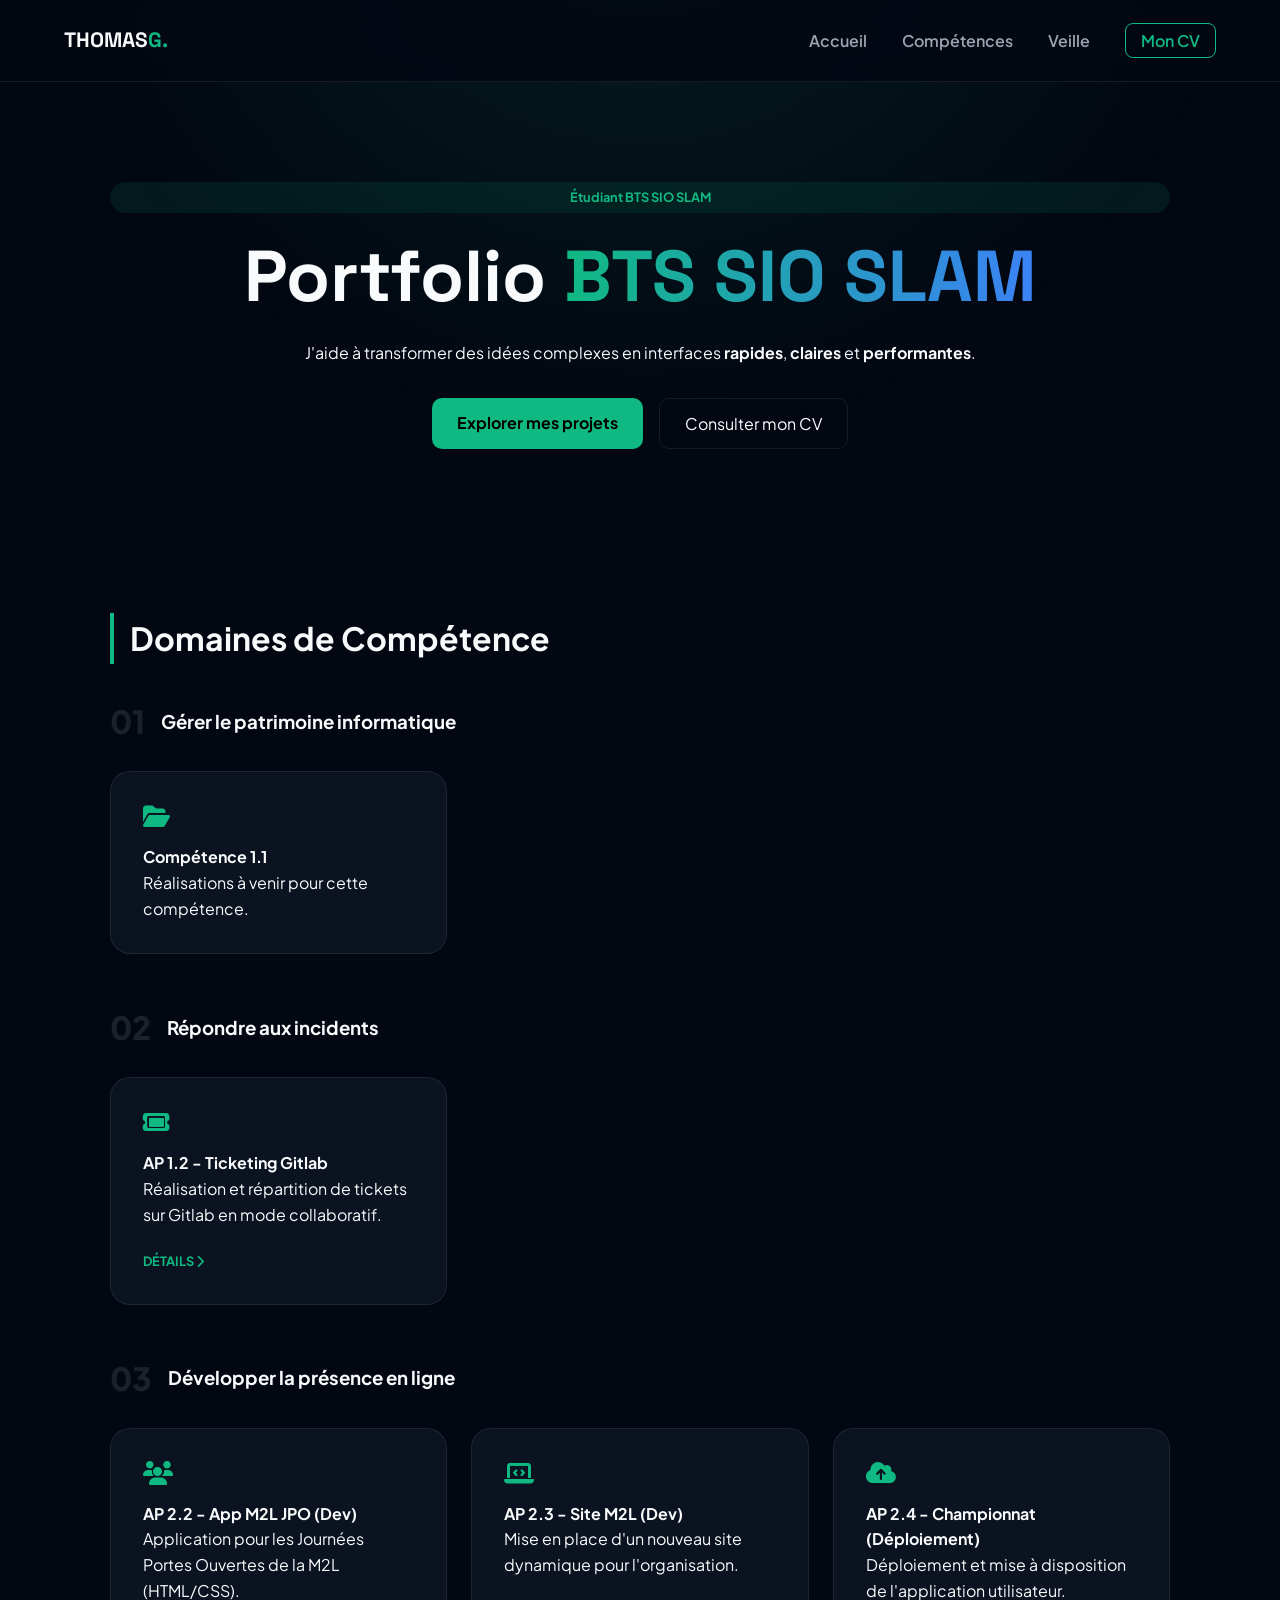
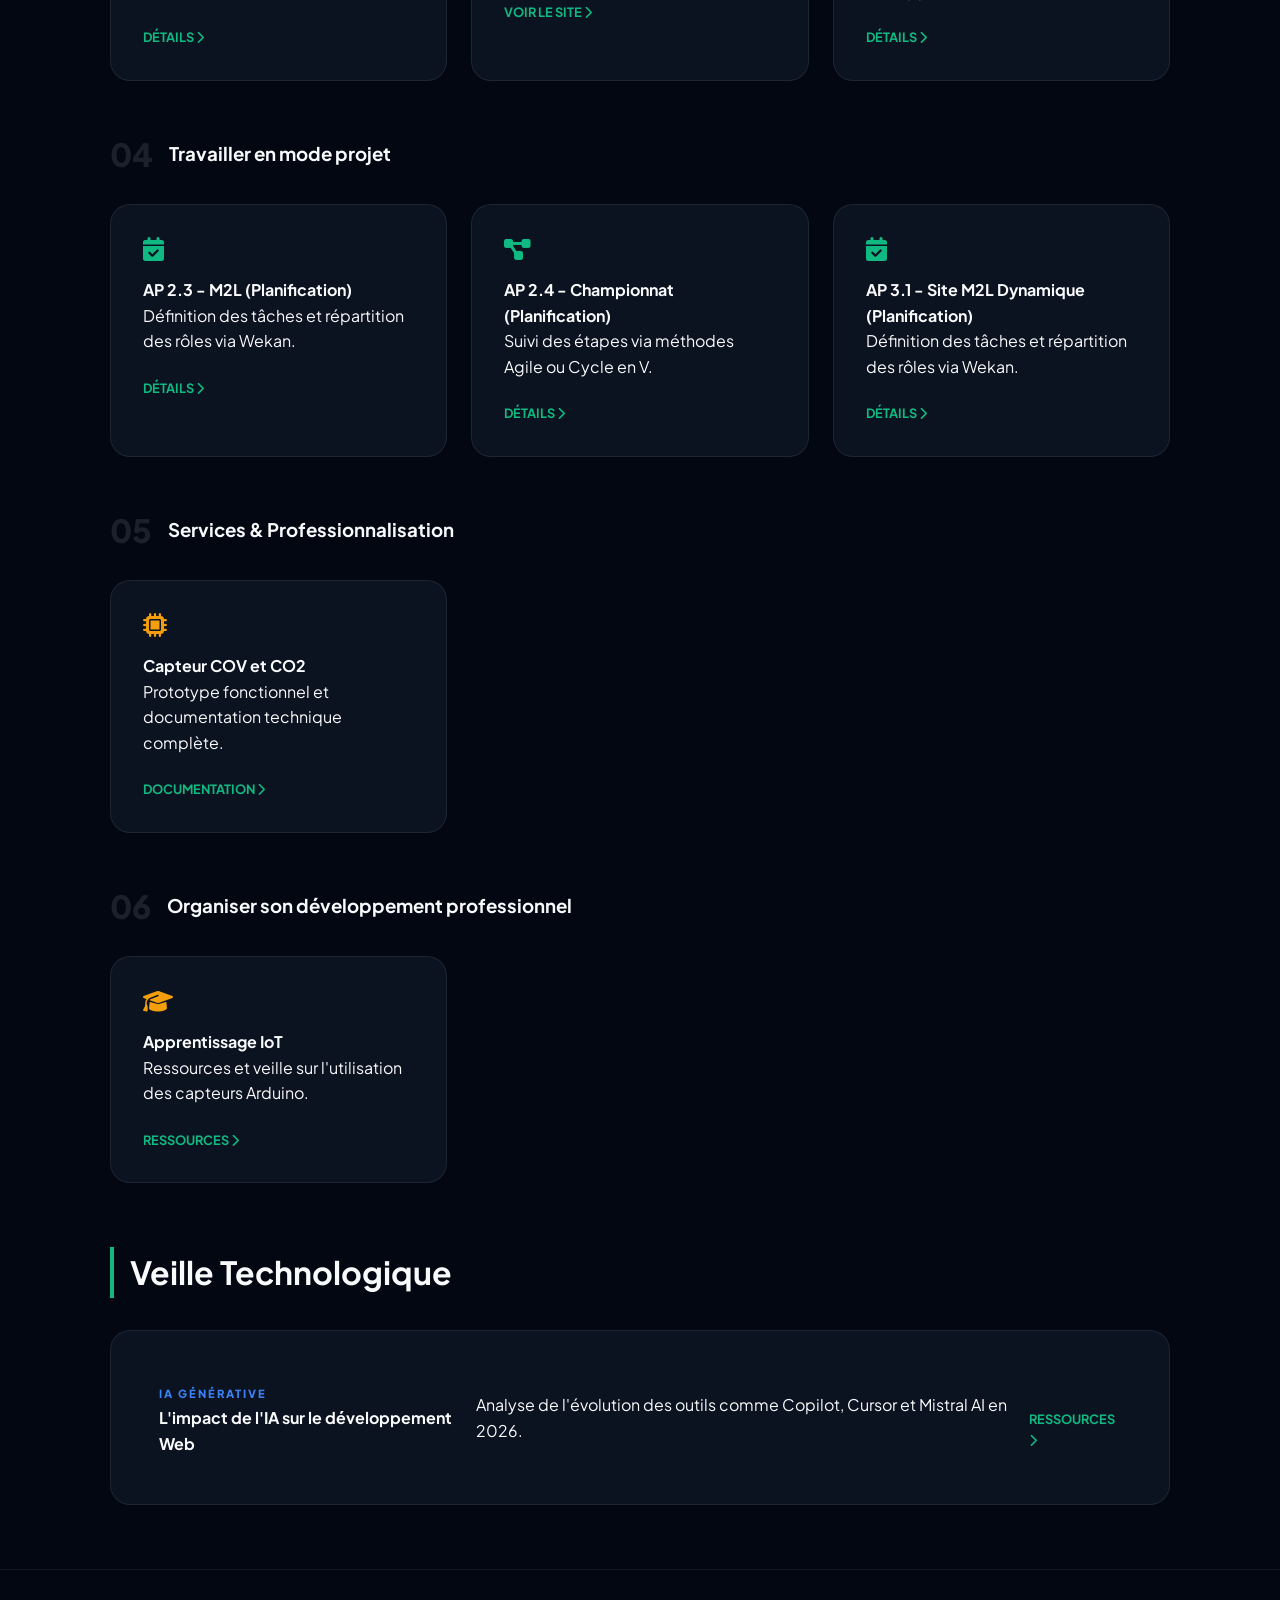
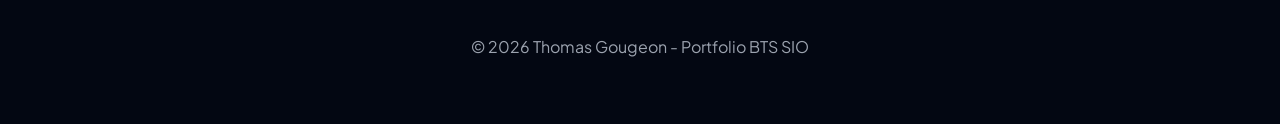
==== index.html @ fee8d75f "Add files via upload" ====
<!DOCTYPE html>
<html lang="fr">
<head>
    <meta charset="UTF-8">
    <meta name="viewport" content="width=device-width, initial-scale=1.0">
    <title>Thomas Gougeon - Portfolio BTS SIO</title>
    <link rel="icon" type="image/png" href="images/tempicon_bg.png">
    <link href="https://fonts.googleapis.com/css2?family=Plus+Jakarta+Sans:wght@400;600;800&family=Space+Grotesk:wght@500;700&display=swap" rel="stylesheet">
    <link rel="stylesheet" href="https://cdnjs.cloudflare.com/ajax/libs/font-awesome/6.4.0/css/all.min.css">
    <link href="https://unpkg.com/aos@2.3.1/dist/aos.css" rel="stylesheet">
    <link rel="stylesheet" href="styles.css">
</head>
<body>
    <div class="glow-bg"></div>

    <header class="header">
        <div class="brand">THOMAS<span>G.</span></div>
        <nav>
            <a href="#main">Accueil</a>
            <a href="#competences">Compétences</a>
            <a href="#veille">Veille</a>
            <a href="cv.html" class="nav-cv">Mon CV</a>
        </nav>
    </header>

    <div class="site-wrapper">
        <section id="main" class="hero" data-aos="fade-up">
            <div class="badge">Étudiant BTS SIO SLAM</div>
            <h1>Portfolio <span>BTS SIO SLAM</span></h1>
            <p>J'aide à transformer des idées complexes en interfaces <strong>rapides</strong>, <strong>claires</strong> et <strong>performantes</strong>.</p>
            <div class="cta-group">
                <a class="btn-primary" href="#competences">Explorer mes projets</a>
                <a class="btn-secondary" href="cv.html">Consulter mon CV</a>
            </div>
        </section>

        <section id="competences">
            <h2 class="section-title" data-aos="fade-right">Domaines de Compétence</h2>

            <div class="comp-category" data-aos="fade-up">
                <div class="comp-info"><span>01</span><h3>Gérer le patrimoine informatique</h3></div>
                <div class="grid">
                    <div class="card-glass">
                        <i class="fa-solid fa-folder-open icon-acc"></i>
                        <h4>Compétence 1.1</h4>
                        <p>Réalisations à venir pour cette compétence.</p>
                    </div>
                </div>
            </div>

            <div class="comp-category" data-aos="fade-up">
                <div class="comp-info"><span>02</span><h3>Répondre aux incidents</h3></div>
                <div class="grid">
                    <div class="card-glass" data-modal="ticketing">
                        <i class="fa-solid fa-ticket icon-acc"></i>
                        <h4>AP 1.2 - Ticketing Gitlab</h4>
                        <p>Réalisation et répartition de tickets sur Gitlab en mode collaboratif.</p>
                        <div class="card-footer">Détails <i class="fa-solid fa-chevron-right"></i></div>
                    </div>
                </div>
            </div>

            <div class="comp-category" data-aos="fade-up">
                <div class="comp-info"><span>03</span><h3>Développer la présence en ligne</h3></div>
                <div class="grid">
                    <div class="card-glass" data-modal="m2l-jpo-dev">
                        <i class="fa-solid fa-users icon-acc"></i>
                        <h4>AP 2.2 - App M2L JPO (Dev)</h4>
                        <p>Application pour les Journées Portes Ouvertes de la M2L (HTML/CSS).</p>
                        <div class="card-footer">Détails <i class="fa-solid fa-chevron-right"></i></div>
                    </div>
                    <div class="card-glass" data-modal="m2l-dev">
                        <i class="fa-solid fa-laptop-code icon-acc"></i>
                        <h4>AP 2.3 - Site M2L (Dev)</h4>
                        <p>Mise en place d'un nouveau site dynamique pour l'organisation.</p>
                        <div class="card-footer">Voir le site <i class="fa-solid fa-chevron-right"></i></div>
                    </div>
                    <div class="card-glass" data-modal="championnat-deploy">
                        <i class="fa-solid fa-cloud-arrow-up icon-acc"></i>
                        <h4>AP 2.4 - Championnat (Déploiement)</h4>
                        <p>Déploiement et mise à disposition de l'application utilisateur.</p>
                        <div class="card-footer">Détails <i class="fa-solid fa-chevron-right"></i></div>
                    </div>
                </div>
            </div>

            <div class="comp-category" data-aos="fade-up">
                <div class="comp-info"><span>04</span><h3>Travailler en mode projet</h3></div>
                <div class="grid">
                    <div class="card-glass" data-modal="m2l-plan">
                        <i class="fa-solid fa-calendar-check icon-acc"></i>
                        <h4>AP 2.3 - M2L (Planification)</h4>
                        <p>Définition des tâches et répartition des rôles via Wekan.</p>
                        <div class="card-footer">Détails <i class="fa-solid fa-chevron-right"></i></div>
                    </div>
                    <div class="card-glass" data-modal="championnat-plan">
                        <i class="fa-solid fa-diagram-project icon-acc"></i>
                        <h4>AP 2.4 - Championnat (Planification)</h4>
                        <p>Suivi des étapes via méthodes Agile ou Cycle en V.</p>
                        <div class="card-footer">Détails <i class="fa-solid fa-chevron-right"></i></div>
                    </div>
                    <div class="card-glass" data-modal="m2l-dyna-plan">
                        <i class="fa-solid fa-calendar-check icon-acc"></i>
                        <h4>AP 3.1 - Site M2L Dynamique (Planification)</h4>
                        <p>Définition des tâches et répartition des rôles via Wekan.</p>
                        <div class="card-footer">Détails <i class="fa-solid fa-chevron-right"></i></div>
                    </div>
                </div>
            </div>

            <div class="comp-category" data-aos="fade-up">
                <div class="comp-info"><span>05</span><h3>Services & Professionnalisation</h3></div>
                <div class="grid">
                    <div class="card-glass professional" data-modal="capteur">
                        <i class="fa-solid fa-microchip icon-acc-pro"></i>
                        <h4>Capteur COV et CO2</h4>
                        <p>Prototype fonctionnel et documentation technique complète.</p>
                        <div class="card-footer">Documentation <i class="fa-solid fa-chevron-right"></i></div>
                    </div>
                </div>
            </div>
        

            <div class="comp-category" data-aos="fade-up">
                <div class="comp-info"><span>06</span><h3>Organiser son développement professionnel</h3></div>
                <div class="grid">
                    <div class="card-glass professional" data-modal="capteur-learning">
                        <i class="fa-solid fa-graduation-cap icon-acc-pro"></i>
                        <h4>Apprentissage IoT</h4>
                        <p>Ressources et veille sur l'utilisation des capteurs Arduino.</p>
                        <div class="card-footer">Ressources <i class="fa-solid fa-chevron-right"></i></div>
                    </div>
                </div>
            </div>
        </section>

        <section id="veille" data-aos="fade-up">
            <h2 class="section-title">Veille Technologique</h2>
            <div class="card-glass veille-card" data-modal="veille-1">
                <div class="veille-header">
                    <span class="tag-ai">IA GÉNÉRATIVE</span>
                    <h4>L'impact de l'IA sur le développement Web</h4>
                </div>
                <p>Analyse de l'évolution des outils comme Copilot, Cursor et Mistral AI en 2026.</p>
                <div class="card-footer">Ressources <i class="fa-solid fa-chevron-right"></i></div>
            </div>
        </section>
    </div>

    <div id="modal" class="modal-overlay">
        <div id="modal-content-wrapper" class="modal-content">
            <button class="modal-close" onclick="closeModal()">✕</button>
            <div class="modal-image-container">
                <img id="modal-image" class="modal-image" src="" alt="">
                <button class="modal-nav-btn prev" onclick="previousImage()">‹</button>
                <button class="modal-nav-btn next" onclick="nextImage()">›</button>
            </div>
            <div class="image-counter" id="image-counter"></div>
            <h3 id="modal-title" class="modal-title"></h3>
            <div id="modal-description" class="modal-description"></div>
            <div id="modal-links" class="modal-links"></div>
        </div>
    </div>

    <footer class="footer">© 2026 Thomas Gougeon - Portfolio BTS SIO</footer>

    <script src="https://unpkg.com/aos@2.3.1/dist/aos.js"></script>
    <script>
        AOS.init({ duration: 800, once: true });

        // DONNÉES COMPLÈTES DES MODALES
        const modalData = {
            'ticketing': {
                images: ['images/ticketing.png'],
                title: 'AP 1.2 - Ticketing',
                description: 'Réalisation et répartition de tickets sur Gitlab, démontrant l\'aptitude à gérer des incidents et à organiser le travail en équipe via un outil de gestion de projet.',
                links: [{ text: 'Voir les tickets Gitlab', url: 'https://gitlab.com/groupe-8505148/equipe-8/-/issues' }],
                isProfessional: false
            },
            'm2l-jpo-dev': {
                images: ['images/ap2-2_enreg-membres-interfac.png', 'images/ap2-2_inscrip-membres-interfac.png', 'images/ap2-2_enreg-membres-code.png'],
                title: 'AP 2.2 - Application M2L - JPO',
                description: 'Mise en place d\'un site M2L (HTML/CSS) pour la gestion des membres lors des JPO.',
                links: [],
                isProfessional: false
            },
            'm2l-dev': {
                images: ['images/AP-2.3-site_preview.png'],
                title: 'AP 2.3 - M2L (Développement)',
                description: 'Création d\'un portail dynamique pour la Maison des Ligues.',
                links: [{ text: 'Voir le site M2L', url: 'sites/ap2.3-groupe-7-main/index.html' }],
                isProfessional: false
            },
            'championnat-deploy': {
                images: ['images/tp2-4_affichage_equipe.png', 'images/tp2-4_gestion_equipe.png', 'images/tp2-4_affichage_club.png'],
                title: 'AP 2.4 - Championnat (Déploiement)',
                description: 'Déploiement complet de l\'application de gestion de championnats sportifs.',
                links: [],
                isProfessional: false
            },
            'm2l-plan': {
                images: ['images/m2l-plan.png'],
                title: 'AP 2.3 - M2L (Planification)',
                description: 'Planification et organisation du projet M2L, incluant la définition des tâches, l\'estimation des délais et la répartition des rôles au sein de l\'équipe.',
                links: [{ text: 'Voir la planification', url: 'https://wekan.lyceeconnecte.fr/b/iq67ak347qbfjPwuM/groupe-7-ap-2-3' }],
                isProfessional: false
            },
            'championnat-plan': {
                images: ['images/championnat-plan.png'],
                title: 'AP 2.4 - Championnat (Planification)',
                description: 'Planification et organisation du projet Championnat, avec le suivi des étapes de développement et de déploiement (utilisation potentielle de méthodes Agile ou de cycle en V).',
                links: [{ text: 'Voir la planification', url: 'https://wekan.lyceeconnecte.fr/b/oh359u89ag62qWCaJ/groupe-11-ap-2-4' }],
                isProfessional: false
            },
            'm2l-dyna-plan': {
                images: ['images/m2l-dyna-plan.png'],
                title: 'AP 3.1 - Site M2L Dynamique (Planification)',
                description: 'Planification et organisation du projet de site dynamique pour la M2L, incluant la définition des tâches, l\'estimation des délais et la répartition des rôles au sein de l\'équipe.',
                links: [{ text: 'Voir la planification', url: 'https://trello.com/b/Wk8lylU0/m2l7' }],
                isProfessional: false
            },
            'capteur': {
                images: ['images/capteur1.jpg', 'images/capteur2.jpg', 'images/capteur3.png'],
                title: 'Capteur de COV et CO2',
                description: `
                    <ul>
                        <li> Tests d'affichage des valeurs sur LCD et moniteur série.</li>
                        <li> Mise en place d'un prototype fonctionnel de capteur CO2/COV utilisable par d'autres.</li>
                        <li> Création d'une documentation expliquant câblage + code.</li>
                    </ul>
                `,
                links: [{ text: 'Documentation', url: 'https://projets.cohabit.fr/redmine/projects/capteur-cov/wiki/Wiki' }],
                isProfessional: true
            },
            'capteur-learning': {
                images: [],
                title: 'Capteur COV et CO2 - Apprentissage',
                description: 'Ressources consultées pour l\'apprentissage de l\'utilisation des capteurs et de la programmation associée (Arduino/Microcontrôleur).',
                links: [
                    { text: 'Capteur d\'Air', url: 'https://projets.cohabit.fr/redmine/attachments/download/15344/Connectique%20capteur%20CCS%20811.pdf' },
                    { text: 'Ecran LCD', url: 'https://www.robotique.tech/tutoriel/afficher-un-texte-sur-lafficheur-i2c-lcd-1602a-avec-arduino/' },
                    { text: 'Module qualité air', url: 'https://cricklewoodelectronics.com/CJMCU-811CO2-VOC-Air-quality-Module-with-CCS811-for-Arduino-and-other-microcontroller-projects.html' }
                ],
                isProfessional: true
            },
            'veille-1': {
                images: ['images/veille.jpg'],
                title: "L'assistance à la programmation par l'IA",
                description: `
					<p><strong>Contexte 2025-2026 :</strong> Le développement logiciel vit sa plus grande mutation depuis l'invention des langages de haut niveau. On passe de l'autocomplétion simple à l'ingénierie logicielle dirigée par les agents.</p>
        
					<br><strong>1. Évolution des outils majeurs :</strong>
					<ul>
						<li><strong>GitHub Copilot Workspace :</strong> Lancé fin 2025, il permet de générer un plan de développement complet à partir d'une "Issue". L'IA ne suggère plus une ligne, mais propose une Pull Request sur plusieurs fichiers.</li>
						<li><strong>Cursor & Windsurf :</strong> Ces éditeurs "AI-native" dominent le marché en 2026 grâce au <em>Context-Awareness</em> (indexation locale de tout le projet via des bases de données vectorielles).</li>
					</ul>

					<br><strong>2. La révolution des Agents (Claude 4 & Gemini 3) :</strong>
					<ul>
						<li><strong>Action autonome :</strong> Avec des capacités comme le "Computer Use", l'IA peut désormais exécuter des tests unitaires, lire les erreurs dans la console et corriger le code elle-même jusqu'à ce que le test passe.</li>
						<li><strong>Fenêtres de contexte massives :</strong> Gemini 3 Pro permet d'analyser l'intégralité d'un monorepo (1M+ tokens), facilitant la maintenance de projets historiques (Legacy).</li>
					</ul>
					
					<br><strong>3. Cybersécurité et Code Généré :</strong>
					<ul>
						<li><strong>Vulnérabilités :</strong> Environ 40% du code généré par IA peut contenir des failles (injections SQL, mauvaises gestions de mémoire).</li>
						<li><strong>Solutions DevSecOps :</strong> L'intégration d'outils comme <em>Snyk</em> ou <em>SonarQube</em> directement dans le cycle de développement (CI/CD) devient indispensable pour auditer les suggestions de l'IA.</li>
					</ul>

					<br><strong>4. Enjeux pour le développeur SIO :</strong>
					<ul>
						<li><strong>Sécurité :</strong> Risque d'injection de vulnérabilités par l'IA. L'utilisation d'outils d'analyse statique (SAST) comme Snyk ou Sonar devient obligatoire.</li>
						<li><strong>Évolution du rôle :</strong> Le développeur n'est plus un "exécutant" de syntaxe mais un "architecte" et un "auditeur". La compétence clé devient la capacité à rédiger des prompts techniques complexes et à valider la logique algorithmique produite.</li>
					</ul>
					
					<br><strong>5. Souveraineté et IA "Made in France" :</strong>
					<ul>
						<li><strong>Alternative Européenne :</strong> L'utilisation de modèles comme <em>Mistral AI</em> (français) permet de garantir une meilleure confidentialité des données et une conformité RGPD, un point clé pour les entreprises françaises.</li>
					</ul>
				`,
                links: [
                    { text: "Documentation GitHub Copilot", url: "https://docs.github.com/en/copilot" },
					{ text: "OVHcloud : Solutions d'IA souveraine", url: "https://www.ovhcloud.com/fr/solutions/uc-artificial-intelligence/" },
					{ text: "Google: Gemini AI", url: "https://gemini.google/be/about/?hl=fr" },
					{ text: "Snyk : Sécuriser le code généré par l'IA", url: "https://snyk.io/fr/solutions/secure-ai-generated-code/" },
					{ text: "Mistral AI : L'alternative française", url: "https://mistral.ai/fr/news/announcing-codestral/" }
                ],
                isProfessional: true
            },
        };

        let currentModalId = null;
        let currentImageIndex = 0;

        document.querySelectorAll('.card-glass[data-modal]').forEach(card => {
            card.addEventListener('click', () => openModal(card.getAttribute('data-modal')));
        });

        function openModal(modalId) {
            const data = modalData[modalId];
            if (!data) return;
            currentModalId = modalId;
            currentImageIndex = 0;
            const modal = document.getElementById('modal');
            const modalContent = document.getElementById('modal-content-wrapper');
            document.getElementById('modal-title').textContent = data.title;
            document.getElementById('modal-description').innerHTML = data.description;
            
            if (data.isProfessional) modalContent.classList.add('professionel');
            else modalContent.classList.remove('professionel');

            const linksContainer = document.getElementById('modal-links');
            linksContainer.innerHTML = '';
            data.links.forEach(link => {
                const a = document.createElement('a');
                a.href = link.url;
                a.textContent = link.text;
                a.className = 'btn-primary'; // Style bouton
                a.style.fontSize = '0.8rem';
                a.target = '_blank';
                linksContainer.appendChild(a);
            });

            updateModalImage();
            modal.classList.add('active');
            document.body.style.overflow = 'hidden';
        }

        function updateModalImage() {
            const data = modalData[currentModalId];
            const modalImg = document.getElementById('modal-image');
            const container = document.querySelector('.modal-image-container');
            const counter = document.getElementById('image-counter');
            const navs = document.querySelectorAll('.modal-nav-btn');

            if (data.images && data.images.length > 0) {
                container.style.display = 'flex';
                modalImg.src = data.images[currentImageIndex];
        
                if (data.images.length > 1) {
                    counter.textContent = `${currentImageIndex + 1} / ${data.images.length}`;
                    counter.style.display = 'block';
                    navs.forEach(btn => btn.style.display = 'flex');
                } else {
                    counter.style.display = 'none';
                    navs.forEach(btn => btn.style.display = 'none');
                }
            } else {
                container.style.display = 'none'; // Cache tout le bloc si pas d'image
            }
        }

        function previousImage() { if (currentImageIndex > 0) { currentImageIndex--; updateModalImage(); } }
        function nextImage() { if (currentImageIndex < modalData[currentModalId].images.length - 1) { currentImageIndex++; updateModalImage(); } }
        function closeModal() { 
            document.getElementById('modal').classList.remove('active'); 
            document.body.style.overflow = ''; // Réactive le scroll de la page
        }

        // Fermer en cliquant à côté de la modale
        window.onclick = (event) => { 
            const modal = document.getElementById('modal');
            if (event.target == modal) {
                closeModal();
            } 
        }

        window.onclick = (event) => { if (event.target == document.getElementById('modal')) closeModal(); }
    </script>
</body>
</html>
---- styles.css ----
:root {
    --bg: #030712;
    --card: rgba(17, 24, 39, 0.7);
    --accent: #10b981;
    --accent-pro: #f59e0b;
    --text: #f9fafb;
    --text-dim: #9ca3af;
    --border: rgba(255, 255, 255, 0.08);
}

* { box-sizing: border-box; margin: 0; padding: 0; }
body {
    background-color: var(--bg);
    color: var(--text);
    font-family: 'Plus Jakarta Sans', sans-serif;
    line-height: 1.6;
    overflow-x: hidden;
}

.glow-bg {
    position: fixed; top: 0; width: 100%; height: 100%;
    background: radial-gradient(circle at 50% -20%, rgba(16, 185, 129, 0.15), transparent 50%);
    z-index: -1;
}

.header {
    display: flex; justify-content: space-between; align-items: center;
    padding: 1.5rem 5%; position: sticky; top: 0; z-index: 100;
    background: rgba(3, 7, 18, 0.8); backdrop-filter: blur(12px);
    border-bottom: 1px solid var(--border);
}

.brand { 
    font-family: 'Space Grotesk', sans-serif; 
    font-weight: 700; 
    font-size: 1.3rem; 
}

.brand span { 
    color: var(--accent);
}

nav a { 
    text-decoration: none; 
    color: var(--text-dim); margin-left: 2rem; 
    font-weight: 600; 
    transition: 0.3s; 
}

nav a:hover { color: var(--accent); }
.nav-cv { border: 1px solid var(--accent); padding: 6px 15px; border-radius: 8px; color: var(--accent); }

.site-wrapper { max-width: 1100px; margin: 0 auto; padding: 0 20px; }

.hero { padding: 100px 0; text-align: center; }
.hero h1 { font-family: 'Space Grotesk', sans-serif; font-size: clamp(2.5rem, 8vw, 4.5rem); line-height: 1.1; margin: 1.5rem 0; }
.hero h1 span { background: linear-gradient(90deg, #10b981, #3b82f6); -webkit-background-clip: text; -webkit-text-fill-color: transparent; }
.badge { background: rgba(16, 185, 129, 0.1); color: var(--accent); padding: 5px 15px; border-radius: 20px; font-size: 0.8rem; font-weight: 700; }

.cta-group { display: flex; gap: 1rem; justify-content: center; margin-top: 2rem; }
.btn-primary { background: var(--accent); color: #000; padding: 12px 25px; border-radius: 10px; text-decoration: none; font-weight: 700; }
.btn-secondary { border: 1px solid var(--border); color: #fff; padding: 12px 25px; border-radius: 10px; text-decoration: none; }

.section-title { font-size: 2rem; margin: 4rem 0 2rem; border-left: 4px solid var(--accent); padding-left: 1rem; }
.comp-category { margin-bottom: 3rem; }
.comp-info { display: flex; align-items: center; gap: 1rem; margin-bottom: 1.5rem; }
.comp-info span { font-size: 2rem; font-weight: 800; opacity: 0.1; }

.grid { display: grid; grid-template-columns: repeat(auto-fill, minmax(300px, 1fr)); gap: 1.5rem; }

.card-glass {
    background: var(--card); border: 1px solid var(--border); padding: 2rem; border-radius: 20px;
    cursor: pointer; transition: 0.3s ease; position: relative;
}
.card-glass:hover { transform: translateY(-5px); border-color: var(--accent); background: rgba(17, 24, 39, 0.9); }
.icon-acc { font-size: 1.5rem; color: var(--accent); margin-bottom: 1rem; display: block; }
.card-footer { margin-top: 1.5rem; font-size: 0.8rem; color: var(--accent); font-weight: 700; text-transform: uppercase; }

.card-glass.professional:hover { border-color: var(--accent-pro); }
.icon-acc-pro { font-size: 1.5rem; color: var(--accent-pro); margin-bottom: 1rem; display: block; }

.veille-card { display: flex; justify-content: space-between; align-items: center; padding: 3rem; }
.tag-ai { color: #3b82f6; font-weight: 800; font-size: 0.7rem; letter-spacing: 2px; }

/* --- Correction de la Modale et des Images --- */

.modal-overlay { 
    display: none; /* Caché par défaut */
    position: fixed; 
    inset: 0; 
    background: rgba(0, 0, 0, 0.85); 
    z-index: 2000; 
    align-items: center; 
    justify-content: center; 
    padding: 20px;
    backdrop-filter: blur(5px);
}

.modal-overlay.active { 
    display: flex; /* S'affiche quand on clique */
}

.modal-content { 
    background: #0f172a; 
    width: 95%; 
    max-width: 800px; 
    padding: 2rem; 
    border-radius: 20px; 
    border: 1px solid var(--border); 
    position: relative; 
    max-height: 90vh; 
    display: flex;
    flex-direction: column;
    overflow-y: auto; /* Permet le scroll si le contenu est trop grand */
}

.modal-image-container {
    position: relative;
    width: 100%;
    background: #000;
    border-radius: 12px;
    margin-bottom: 1.5rem;
    display: flex;
    align-items: center;
    justify-content: center;
    min-height: 200px; /* Évite que ça saute au chargement */
    max-height: 50vh; 
    overflow: hidden;
    flex-shrink: 0; /* Empêche l'image de s'écraser */
}

.modal-image {
    max-width: 100%;
    max-height: 50vh; 
    object-fit: contain; 
    display: block;
}

.modal-close {
    position: absolute;
    top: 1rem;
    right: 1rem;
    background: rgba(255,255,255,0.1);
    border: none;
    color: white;
    width: 35px;
    height: 35px;
    border-radius: 50%;
    cursor: pointer;
    z-index: 100;
    display: flex;
    align-items: center;
    justify-content: center;
}

.modal-title {
    font-family: 'Space Grotesk', sans-serif;
    font-size: 1.5rem;
    margin-bottom: 1rem;
    color: var(--accent);
}

.modal-description {
    color: var(--text-dim);
    margin-bottom: 1.5rem;
    line-height: 1.5;
}

.modal-links {
    display: flex;
    gap: 10px;
    flex-wrap: wrap;
    margin-top: auto;
}

/* Flèches de navigation */
.modal-nav-btn {
    position: absolute;
    top: 50%;
    transform: translateY(-50%);
    background: rgba(0, 0, 0, 0.6);
    border: 1px solid rgba(255,255,255,0.2);
    color: white;
    width: 40px;
    height: 40px;
    cursor: pointer;
    border-radius: 50%;
    z-index: 10;
    display: flex;
    align-items: center;
    justify-content: center;
    transition: 0.3s;
}

.modal-nav-btn:hover { background: var(--accent); color: black; }
.modal-nav-btn.prev { left: 10px; }
.modal-nav-btn.next { right: 10px; }

.footer { padding: 4rem 0; text-align: center; color: var(--text-dim); border-top: 1px solid var(--border); margin-top: 4rem; }
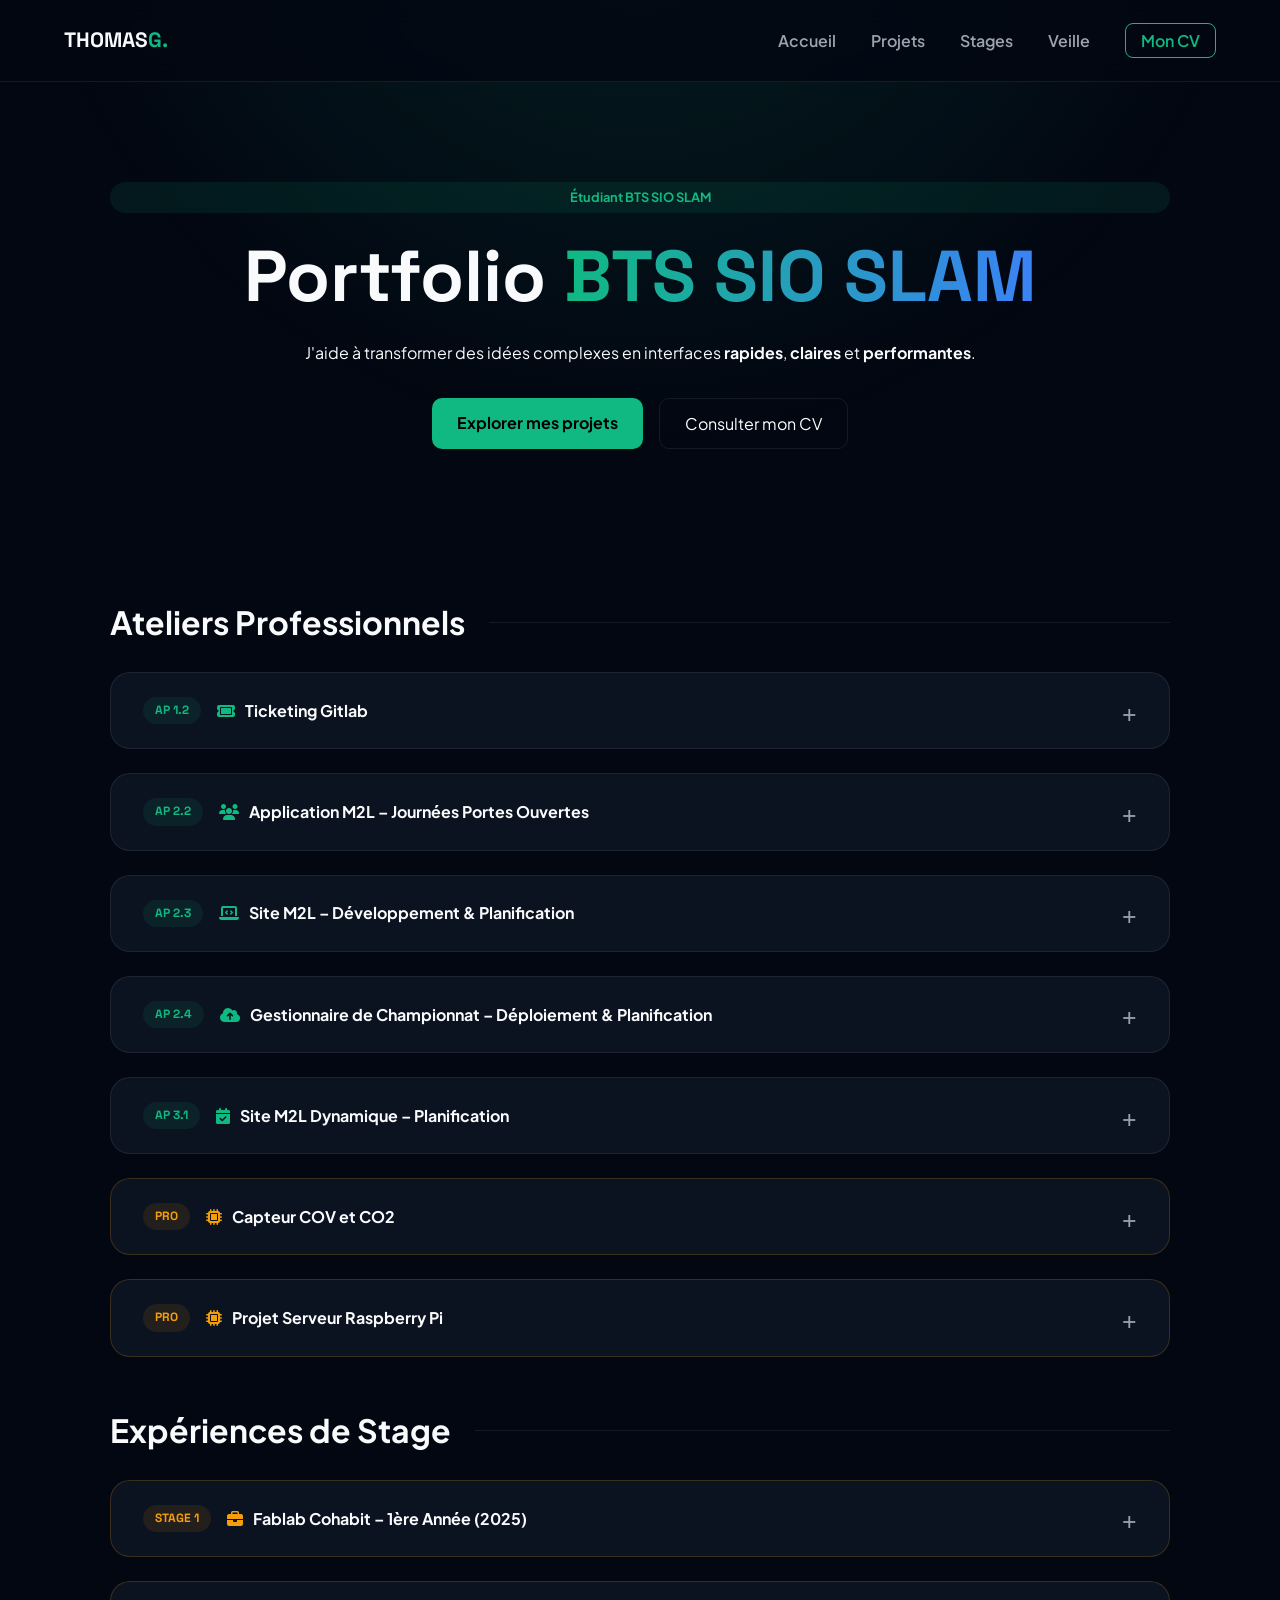
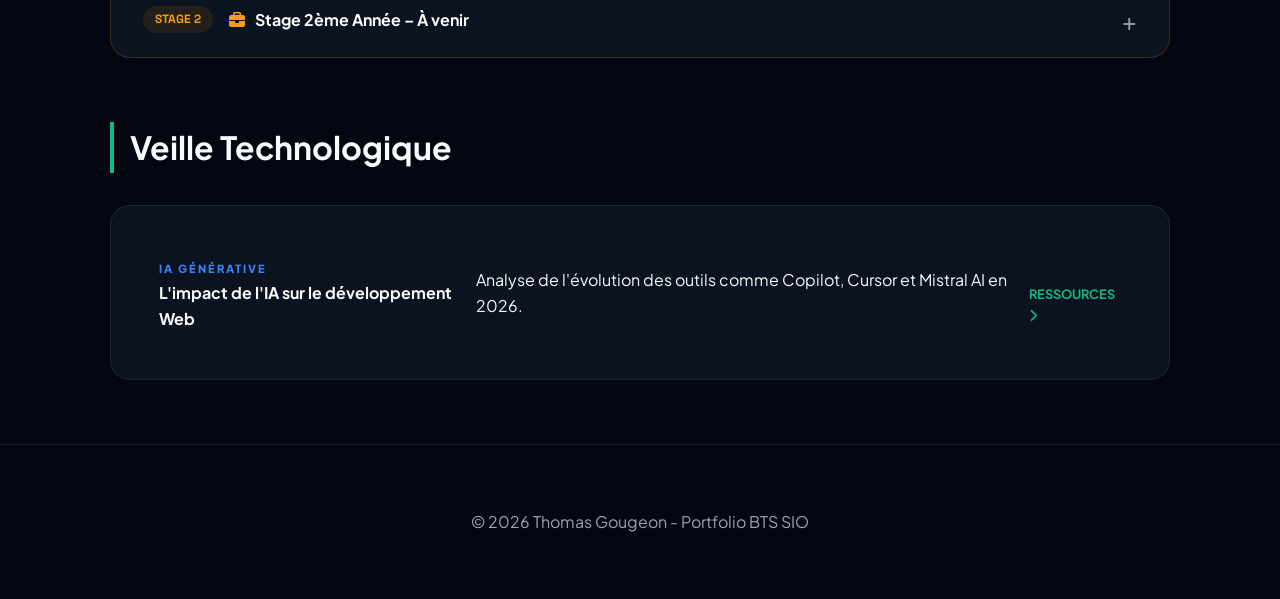
==== commit 7788aa22: "Add files via upload" ====
--- a/index.html
+++ b/index.html
@@ -9,21 +9,215 @@
     <link rel="stylesheet" href="https://cdnjs.cloudflare.com/ajax/libs/font-awesome/6.4.0/css/all.min.css">
     <link href="https://unpkg.com/aos@2.3.1/dist/aos.css" rel="stylesheet">
     <link rel="stylesheet" href="styles.css">
+
+    <style>
+        /* Styles pour les AP accordion */
+        .ap-accordion {
+            border: 1px solid var(--border);
+            border-radius: 20px;
+            background: var(--card);
+            margin-bottom: 1.5rem;
+            overflow: hidden;
+            transition: border-color 0.3s;
+        }
+        .ap-accordion:hover {
+            border-color: var(--accent);
+        }
+        .ap-accordion.professional {
+            border-color: rgba(245, 158, 11, 0.2);
+        }
+        .ap-accordion.professional:hover {
+            border-color: var(--accent-pro);
+        }
+
+        .ap-header {
+            display: flex;
+            justify-content: space-between;
+            align-items: center;
+            padding: 1.5rem 2rem;
+            cursor: pointer;
+            user-select: none;
+        }
+        .ap-header-left {
+            display: flex;
+            align-items: center;
+            gap: 1rem;
+        }
+        .ap-number {
+            font-family: 'Space Grotesk', sans-serif;
+            font-weight: 700;
+            font-size: 0.75rem;
+            padding: 4px 12px;
+            border-radius: 20px;
+            background: rgba(16, 185, 129, 0.1);
+            color: var(--accent);
+            white-space: nowrap;
+        }
+        .ap-number.stage-badge {
+            background: rgba(245, 158, 11, 0.1);
+            color: var(--accent-pro);
+        }
+        .ap-header h4 {
+            font-size: 1rem;
+            font-weight: 700;
+            margin: 0;
+        }
+        .ap-toggle {
+            font-size: 1.5rem;
+            color: var(--text-dim);
+            transition: transform 0.3s;
+            line-height: 1;
+        }
+        .ap-accordion.open .ap-toggle {
+            transform: rotate(45deg);
+            color: var(--accent);
+        }
+        .ap-accordion.professional.open .ap-toggle {
+            color: var(--accent-pro);
+        }
+
+        .ap-body {
+            max-height: 0;
+            overflow: hidden;
+            transition: max-height 0.5s ease;
+        }
+        .ap-accordion.open .ap-body {
+            max-height: 9999px;
+        }
+        .ap-body-inner {
+            padding: 0 2rem 2rem;
+            border-top: 1px solid var(--border);
+        }
+
+        /* Boîte résumé */
+        .resume-box {
+            background: rgba(255,255,255,0.03);
+            border: 1px solid var(--border);
+            border-radius: 12px;
+            padding: 1.25rem 1.5rem;
+            margin: 1.5rem 0 1.25rem;
+            color: var(--text-dim);
+            font-size: 0.9rem;
+            line-height: 1.7;
+        }
+        .resume-box p { margin-bottom: 0.5rem; }
+        .resume-box ul { padding-left: 1.25rem; }
+        .resume-box li { margin-bottom: 0.3rem; }
+
+        /* Bloc compétence */
+        .comp-block {
+            margin-top: 1.5rem;
+        }
+        .comp-label {
+            font-size: 0.75rem;
+            font-weight: 700;
+            text-transform: uppercase;
+            letter-spacing: 1px;
+            color: var(--accent);
+            border-left: 3px solid var(--accent);
+            padding-left: 0.75rem;
+            margin-bottom: 1rem;
+        }
+        .ap-accordion.professional .comp-label {
+            color: var(--accent-pro);
+            border-color: var(--accent-pro);
+        }
+        .comp-desc-text {
+            color: var(--text-dim);
+            font-size: 0.85rem;
+            margin-bottom: 0.75rem;
+        }
+
+        /* Liens GitLab */
+        .btn-git {
+            display: inline-flex;
+            align-items: center;
+            gap: 0.5rem;
+            background: rgba(16, 185, 129, 0.1);
+            color: var(--accent);
+            padding: 8px 16px;
+            border-radius: 8px;
+            text-decoration: none;
+            font-size: 0.8rem;
+            font-weight: 700;
+            margin-bottom: 0.5rem;
+            transition: 0.3s;
+        }
+        .btn-git:hover { background: rgba(16, 185, 129, 0.2); }
+
+        /* Grille de preuves (miniatures cliquables) */
+        .proof-grid {
+            display: grid;
+            grid-template-columns: repeat(auto-fill, minmax(200px, 1fr));
+            gap: 1rem;
+        }
+        .proof-card {
+            background: rgba(255,255,255,0.03);
+            border: 1px solid var(--border);
+            border-radius: 12px;
+            overflow: hidden;
+            cursor: pointer;
+            transition: 0.3s;
+        }
+        .proof-card:hover { border-color: var(--accent); transform: translateY(-3px); }
+        .ap-accordion.professional .proof-card:hover { border-color: var(--accent-pro); }
+        .proof-card img {
+            width: 100%;
+            height: 120px;
+            object-fit: cover;
+            display: block;
+        }
+        .proof-caption {
+            padding: 0.6rem 0.75rem;
+            font-size: 0.75rem;
+            color: var(--text-dim);
+            line-height: 1.4;
+        }
+        .proof-caption strong {
+            display: block;
+            color: var(--text);
+            margin-bottom: 2px;
+        }
+
+        /* Séparateur de section */
+        .section-header {
+            display: flex;
+            align-items: center;
+            gap: 1.5rem;
+            margin: 3rem 0 1.5rem;
+        }
+        .section-header h2 {
+            font-size: 2rem;
+            border-left: 4px solid var(--accent);
+            padding-left: 1rem;
+            white-space: nowrap;
+        }
+        .section-line {
+            flex: 1;
+            height: 1px;
+            background: var(--border);
+        }
+    </style>
 </head>
 <body>
     <div class="glow-bg"></div>
 
     <header class="header">
-        <div class="brand">THOMAS<span>G.</span></div>
+        <div class="brand">
+            <a href="index.html" style="text-decoration: none; color: inherit;">THOMAS<span>G.</span></a>
+        </div>
         <nav>
             <a href="#main">Accueil</a>
-            <a href="#competences">Compétences</a>
+            <a href="#competences">Projets</a>
+            <a href="#stages">Stages</a>
             <a href="#veille">Veille</a>
             <a href="cv.html" class="nav-cv">Mon CV</a>
         </nav>
     </header>
 
     <div class="site-wrapper">
+
+        <!-- HERO -->
         <section id="main" class="hero" data-aos="fade-up">
             <div class="badge">Étudiant BTS SIO SLAM</div>
             <h1>Portfolio <span>BTS SIO SLAM</span></h1>
@@ -34,107 +228,436 @@
             </div>
         </section>
 
-        <section id="competences">
-            <h2 class="section-title" data-aos="fade-right">Domaines de Compétence</h2>
-
-            <div class="comp-category" data-aos="fade-up">
-                <div class="comp-info"><span>01</span><h3>Gérer le patrimoine informatique</h3></div>
-                <div class="grid">
-                    <div class="card-glass">
-                        <i class="fa-solid fa-folder-open icon-acc"></i>
-                        <h4>Compétence 1.1</h4>
-                        <p>Réalisations à venir pour cette compétence.</p>
-                    </div>
-                </div>
-            </div>
-
-            <div class="comp-category" data-aos="fade-up">
-                <div class="comp-info"><span>02</span><h3>Répondre aux incidents</h3></div>
-                <div class="grid">
-                    <div class="card-glass" data-modal="ticketing">
-                        <i class="fa-solid fa-ticket icon-acc"></i>
-                        <h4>AP 1.2 - Ticketing Gitlab</h4>
-                        <p>Réalisation et répartition de tickets sur Gitlab en mode collaboratif.</p>
-                        <div class="card-footer">Détails <i class="fa-solid fa-chevron-right"></i></div>
-                    </div>
-                </div>
-            </div>
-
-            <div class="comp-category" data-aos="fade-up">
-                <div class="comp-info"><span>03</span><h3>Développer la présence en ligne</h3></div>
-                <div class="grid">
-                    <div class="card-glass" data-modal="m2l-jpo-dev">
-                        <i class="fa-solid fa-users icon-acc"></i>
-                        <h4>AP 2.2 - App M2L JPO (Dev)</h4>
-                        <p>Application pour les Journées Portes Ouvertes de la M2L (HTML/CSS).</p>
-                        <div class="card-footer">Détails <i class="fa-solid fa-chevron-right"></i></div>
-                    </div>
-                    <div class="card-glass" data-modal="m2l-dev">
-                        <i class="fa-solid fa-laptop-code icon-acc"></i>
-                        <h4>AP 2.3 - Site M2L (Dev)</h4>
-                        <p>Mise en place d'un nouveau site dynamique pour l'organisation.</p>
-                        <div class="card-footer">Voir le site <i class="fa-solid fa-chevron-right"></i></div>
-                    </div>
-                    <div class="card-glass" data-modal="championnat-deploy">
-                        <i class="fa-solid fa-cloud-arrow-up icon-acc"></i>
-                        <h4>AP 2.4 - Championnat (Déploiement)</h4>
-                        <p>Déploiement et mise à disposition de l'application utilisateur.</p>
-                        <div class="card-footer">Détails <i class="fa-solid fa-chevron-right"></i></div>
-                    </div>
-                </div>
-            </div>
-
-            <div class="comp-category" data-aos="fade-up">
-                <div class="comp-info"><span>04</span><h3>Travailler en mode projet</h3></div>
-                <div class="grid">
-                    <div class="card-glass" data-modal="m2l-plan">
-                        <i class="fa-solid fa-calendar-check icon-acc"></i>
-                        <h4>AP 2.3 - M2L (Planification)</h4>
-                        <p>Définition des tâches et répartition des rôles via Wekan.</p>
-                        <div class="card-footer">Détails <i class="fa-solid fa-chevron-right"></i></div>
-                    </div>
-                    <div class="card-glass" data-modal="championnat-plan">
-                        <i class="fa-solid fa-diagram-project icon-acc"></i>
-                        <h4>AP 2.4 - Championnat (Planification)</h4>
-                        <p>Suivi des étapes via méthodes Agile ou Cycle en V.</p>
-                        <div class="card-footer">Détails <i class="fa-solid fa-chevron-right"></i></div>
-                    </div>
-                    <div class="card-glass" data-modal="m2l-dyna-plan">
-                        <i class="fa-solid fa-calendar-check icon-acc"></i>
-                        <h4>AP 3.1 - Site M2L Dynamique (Planification)</h4>
-                        <p>Définition des tâches et répartition des rôles via Wekan.</p>
-                        <div class="card-footer">Détails <i class="fa-solid fa-chevron-right"></i></div>
-                    </div>
-                </div>
-            </div>
-
-            <div class="comp-category" data-aos="fade-up">
-                <div class="comp-info"><span>05</span><h3>Services & Professionnalisation</h3></div>
-                <div class="grid">
-                    <div class="card-glass professional" data-modal="capteur">
-                        <i class="fa-solid fa-microchip icon-acc-pro"></i>
-                        <h4>Capteur COV et CO2</h4>
-                        <p>Prototype fonctionnel et documentation technique complète.</p>
-                        <div class="card-footer">Documentation <i class="fa-solid fa-chevron-right"></i></div>
-                    </div>
-                </div>
-            </div>
-        
-
-            <div class="comp-category" data-aos="fade-up">
-                <div class="comp-info"><span>06</span><h3>Organiser son développement professionnel</h3></div>
-                <div class="grid">
-                    <div class="card-glass professional" data-modal="capteur-learning">
-                        <i class="fa-solid fa-graduation-cap icon-acc-pro"></i>
-                        <h4>Apprentissage IoT</h4>
-                        <p>Ressources et veille sur l'utilisation des capteurs Arduino.</p>
-                        <div class="card-footer">Ressources <i class="fa-solid fa-chevron-right"></i></div>
+        <!-- ── ATELIERS PROFESSIONNELS ── -->
+        <section id="competences" data-aos="fade-up">
+            <div class="section-header">
+                <h2 class="section-title" style="border:none; padding:0; margin:0;">Ateliers Professionnels</h2>
+                <div class="section-line"></div>
+            </div>
+
+            <!-- AP 1.2 -->
+            <div class="ap-accordion" data-aos="fade-up">
+                <div class="ap-header" onclick="toggleAP(this)">
+                    <div class="ap-header-left">
+                        <span class="ap-number">AP 1.2</span>
+                        <h4><i class="fa-solid fa-ticket" style="color:var(--accent); margin-right:0.6rem;"></i>Ticketing Gitlab</h4>
+                    </div>
+                    <span class="ap-toggle">+</span>
+                </div>
+                <div class="ap-body">
+                    <div class="ap-body-inner">
+                        <div class="resume-box">
+                            <p><strong>Objectif :</strong> Gérer l'assistance technique et assurer la continuité de service à travers un cycle complet de traitement d'incidents.</p>
+                            <ul>
+                                <li>Réalisation et répartition de tickets sur Gitlab en mode collaboratif.</li>
+                                <li>Analyse approfondie des tickets d'incident pour comprendre la problématique technique.</li>
+                                <li>Recherche, diagnostic et rédaction de réponses professionnelles pour clore les tickets.</li>
+                            </ul>
+                        </div>
+                        <a href="https://gitlab.com/groupe-8505148/equipe-8/-/issues" class="btn-git" target="_blank"><i class="fa-brands fa-gitlab"></i> Voir les tickets Gitlab</a>
+
+                        <div class="comp-block">
+                            <div class="comp-label">B1.2 – Répondre aux incidents et aux demandes d’assistance et d’évolution</div>
+                            <p class="comp-desc-text">Réalisation et répartition de tickets, organisation du travail en équipe via un outil de gestion de projet.</p>
+                        </div>
+                    </div>
+                </div>
+            </div>
+
+            <!-- AP 2.2 -->
+            <div class="ap-accordion" data-aos="fade-up">
+                <div class="ap-header" onclick="toggleAP(this)">
+                    <div class="ap-header-left">
+                        <span class="ap-number">AP 2.2</span>
+                        <h4><i class="fa-solid fa-users" style="color:var(--accent); margin-right:0.6rem;"></i>Application M2L – Journées Portes Ouvertes</h4>
+                    </div>
+                    <span class="ap-toggle">+</span>
+                </div>
+                <div class="ap-body">
+                    <div class="ap-body-inner">
+                        <div class="resume-box">
+                            <p><strong>Objectif :</strong> Concevoir une application de gestion pour l'organisation et l'inscription des membres lors des JPO de la M2L.</p>
+                            <ul>
+                                <li>Mise en place d'un site M2L (HTML/CSS) pour la gestion des membres lors des JPO.</li>
+                                <li>Conception de l'interface graphique dédiée à l'enregistrement et à l'inscription des membres.</li>
+                                <li>Participation à la planification et organisation globale du projet.</li>
+                            </ul>
+                        </div>
+
+                        <div class="comp-block">
+                            <div class="comp-label">B1.3 – Développer la présence en ligne de l’organisation</div>
+                            <p class="comp-desc-text">Application web pour les Journées Portes Ouvertes de la M2L.</p>
+                            <div class="proof-grid">
+                                <div class="proof-card" onclick="openProof('images/ap2-2_enreg-membres-interfac.png', 'Interface enregistrement membres')">
+                                    <img src="images/ap2-2_enreg-membres-interfac.png" alt="Enregistrement membres">
+                                    <div class="proof-caption"><strong>Enregistrement Membres</strong>Interface d'accueil pour la gestion des membres JPO.</div>
+                                </div>
+                                <div class="proof-card" onclick="openProof('images/ap2-2_inscrip-membres-interfac.png', 'Interface inscription membres')">
+                                    <img src="images/ap2-2_inscrip-membres-interfac.png" alt="Inscription membres">
+                                    <div class="proof-caption"><strong>Inscription Membres</strong>Formulaire dynamique pour le recueil des inscriptions.</div>
+                                </div>
+                                <div class="proof-card" onclick="openProof('images/ap2-2_enreg-membres-code.png', 'Code enregistrement membres')">
+                                    <img src="images/ap2-2_enreg-membres-code.png" alt="Code enregistrement">
+                                    <div class="proof-caption"><strong>Code Source</strong>Implémentation de la logique d'enregistrement des membres.</div>
+                                </div>
+                            </div>
+                        </div>
+
+                        <div class="comp-block">
+                            <div class="comp-label">B1.4 – Travailler en mode projet</div>
+                            <p class="comp-desc-text">Participation active à la planification et validation des étapes.</p>
+                        </div>
+                    </div>
+                </div>
+            </div>
+
+            <!-- AP 2.3 -->
+            <div class="ap-accordion" data-aos="fade-up">
+                <div class="ap-header" onclick="toggleAP(this)">
+                    <div class="ap-header-left">
+                        <span class="ap-number">AP 2.3</span>
+                        <h4><i class="fa-solid fa-laptop-code" style="color:var(--accent); margin-right:0.6rem;"></i>Site M2L – Développement & Planification</h4>
+                    </div>
+                    <span class="ap-toggle">+</span>
+                </div>
+                <div class="ap-body">
+                    <div class="ap-body-inner">
+                        <div class="resume-box">
+                            <p><strong>Objectif :</strong> Développer une plateforme web collaborative pour le suivi des rencontres sportives de la Maison des Ligues.</p>
+                            <ul>
+                                <li>Création d'un portail dynamique pour la Maison des Ligues (HTML/CSS).</li>
+                                <li>Définition des tâches et répartition des rôles via Wekan.</li>
+                                <li>Modification, optimisation et validation finale du code source.</li>
+                            </ul>
+                        </div>
+                        <a href="sites/ap2.3-groupe-7-main/index.html" class="btn-git" target="_blank"><i class="fa-solid fa-arrow-up-right-from-square"></i> Voir le site M2L</a>
+
+                        <div class="comp-block">
+                            <div class="comp-label">B1.3 – Développer la présence en ligne de l’organisation</div>
+                            <p class="comp-desc-text">Mise en place d'un nouveau site dynamique pour l'organisation.</p>
+                            <div class="proof-grid">
+                                <div class="proof-card" onclick="openProof('images/AP-2.3-site_preview.png', 'Aperçu site M2L')">
+                                    <img src="images/AP-2.3-site_preview.png" alt="Site M2L">
+                                    <div class="proof-caption"><strong>Portail M2L</strong>Page vitrine présentant les offres de la Maison des Ligues.</div>
+                                </div>
+                            </div>
+                        </div>
+
+                        <div class="comp-block">
+                            <div class="comp-label">B1.4 – Travailler en mode projet</div>
+                            <p class="comp-desc-text">Planification et organisation du projet via Wekan — définition des tâches, estimation des délais, répartition des rôles.</p>
+                            <div class="proof-grid">
+                                <div class="proof-card" onclick="openProof('images/m2l-plan.png', 'Planification M2L')">
+                                    <img src="images/m2l-plan.png" alt="Planification M2L">
+                                    <div class="proof-caption"><strong>Wekan M2L</strong>Organisation des tâches et suivi collaboratif du projet.</div>
+                                </div>
+                            </div>
+                            <br>
+                            <a href="https://wekan.lyceeconnecte.fr/b/iq67ak347qbfjPwuM/groupe-7-ap-2-3" class="btn-git" target="_blank"><i class="fa-solid fa-calendar-check"></i> Voir la planification Wekan</a>
+                        </div>
+                    </div>
+                </div>
+            </div>
+
+            <!-- AP 2.4 -->
+            <div class="ap-accordion" data-aos="fade-up">
+                <div class="ap-header" onclick="toggleAP(this)">
+                    <div class="ap-header-left">
+                        <span class="ap-number">AP 2.4</span>
+                        <h4><i class="fa-solid fa-cloud-arrow-up" style="color:var(--accent); margin-right:0.6rem;"></i>Gestionnaire de Championnat – Déploiement & Planification</h4>
+                    </div>
+                    <span class="ap-toggle">+</span>
+                </div>
+                <div class="ap-body">
+                    <div class="ap-body-inner">
+                        <div class="resume-box">
+                            <p><strong>Objectif :</strong> Piloter l'organisation technique d'un championnat, incluant la gestion des matchs, scores et du corps arbitral, puis déployer l'application.</p>
+                            <ul>
+                                <li>Déploiement complet de l'application de gestion de championnats sportifs.</li>
+                                <li>Suivi des étapes via méthodes Agile ou Cycle en V.</li>
+                                <li>Planification via diagrammes de Gantt et validation des maquettes.</li>
+                            </ul>
+                        </div>
+
+                        <div class="comp-block">
+                            <div class="comp-label">B1.3 – Développer la présence en ligne de l’organisation</div>
+                            <p class="comp-desc-text">Déploiement et mise à disposition de l'application utilisateur.</p>
+                            <div class="proof-grid">
+                                <div class="proof-card" onclick="openProof('images/tp2-4_affichage_equipe.png', 'Affichage équipe')">
+                                    <img src="images/tp2-4_affichage_equipe.png" alt="Affichage équipe">
+                                    <div class="proof-caption"><strong>Affichage Équipes</strong>Vue des équipes du championnat.</div>
+                                </div>
+                                <div class="proof-card" onclick="openProof('images/tp2-4_gestion_equipe.png', 'Gestion équipe')">
+                                    <img src="images/tp2-4_gestion_equipe.png" alt="Gestion équipe">
+                                    <div class="proof-caption"><strong>Gestion Équipes</strong>Interface d'administration des équipes.</div>
+                                </div>
+                                <div class="proof-card" onclick="openProof('images/tp2-4_affichage_club.png', 'Affichage clubs')">
+                                    <img src="images/tp2-4_affichage_club.png" alt="Affichage clubs">
+                                    <div class="proof-caption"><strong>Affichage Clubs</strong>Consultation des clubs participants.</div>
+                                </div>
+                            </div>
+                        </div>
+
+                        <div class="comp-block">
+                            <div class="comp-label">B1.4 – Travailler en mode projet</div>
+                            <p class="comp-desc-text">Suivi des étapes de développement et de déploiement.</p>
+                            <div class="proof-grid">
+                                <div class="proof-card" onclick="openProof('images/championnat-plan.png', 'Planification Championnat')">
+                                    <img src="images/championnat-plan.png" alt="Planification Championnat">
+                                    <div class="proof-caption"><strong>Planning Championnat</strong>Suivi des phases de développement.</div>
+                                </div>
+                            </div>
+                            <br>
+                            <a href="https://wekan.lyceeconnecte.fr/b/oh359u89ag62qWCaJ/groupe-11-ap-2-4" class="btn-git" target="_blank"><i class="fa-solid fa-diagram-project"></i> Voir la planification Wekan</a>
+                        </div>
+                    </div>
+                </div>
+            </div>
+
+            <!-- AP 3.1 -->
+            <div class="ap-accordion" data-aos="fade-up">
+                <div class="ap-header" onclick="toggleAP(this)">
+                    <div class="ap-header-left">
+                        <span class="ap-number">AP 3.1</span>
+                        <h4><i class="fa-solid fa-calendar-check" style="color:var(--accent); margin-right:0.6rem;"></i>Site M2L Dynamique – Planification</h4>
+                    </div>
+                    <span class="ap-toggle">+</span>
+                </div>
+                <div class="ap-body">
+                    <div class="ap-body-inner">
+                        <div class="resume-box">
+                            <p><strong>Objectif :</strong> Faire évoluer le portail web de la M2L en ajoutant une couche dynamique côté serveur et en sécurisant les formulaires.</p>
+                            <ul>
+                                <li>Définition des tâches et répartition des rôles via Trello.</li>
+                                <li>Estimation des délais et suivi de l'avancement du projet.</li>
+                            </ul>
+                        </div>
+
+                        <div class="comp-block">
+                            <div class="comp-label">B1.4 – Travailler en mode projet</div>
+                            <p class="comp-desc-text">Planification et organisation du projet de site dynamique pour la M2L.</p>
+                            <div class="proof-grid">
+                                <div class="proof-card" onclick="openProof('images/m2l-dyna-plan.png', 'Planification M2L Dynamique')">
+                                    <img src="images/m2l-dyna-plan.png" alt="Planification M2L Dynamique">
+                                    <div class="proof-caption"><strong>Trello M2L Dyna</strong>Suivi des tâches et répartition des rôles.</div>
+                                </div>
+                            </div>
+                            <br>
+                            <a href="https://trello.com/b/Wk8lylU0/m2l7" class="btn-git" target="_blank"><i class="fa-solid fa-calendar-check"></i> Voir la planification Trello</a>
+                        </div>
+                    </div>
+                </div>
+            </div>
+
+            <!-- Capteur COV/CO2 -->
+            <div class="ap-accordion professional" data-aos="fade-up">
+                <div class="ap-header" onclick="toggleAP(this)">
+                    <div class="ap-header-left">
+                        <span class="ap-number stage-badge">PRO</span>
+                        <h4><i class="fa-solid fa-microchip" style="color:var(--accent-pro); margin-right:0.6rem;"></i>Capteur COV et CO2</h4>
+                    </div>
+                    <span class="ap-toggle">+</span>
+                </div>
+                <div class="ap-body">
+                    <div class="ap-body-inner">
+                        <div class="resume-box">
+                            <p><strong>Objectif :</strong> Développer un prototype fonctionnel de capteur de qualité de l'air avec documentation technique complète.</p>
+                            <ul>
+                                <li>Tests d'affichage des valeurs sur LCD et moniteur série.</li>
+                                <li>Mise en place d'un prototype fonctionnel de capteur CO2/COV réutilisable.</li>
+                                <li>Création d'une documentation expliquant câblage + code.</li>
+                            </ul>
+                        </div>
+                        <a href="https://projets.cohabit.fr/redmine/projects/capteur-cov/wiki/Wiki" class="btn-git" target="_blank"><i class="fa-solid fa-book"></i> Documentation</a>
+
+                        <div class="comp-block">
+                            <div class="comp-label">B1.5 – Mettre à disposition des utilisateurs un service informatique</div>
+                            <p class="comp-desc-text">Prototype fonctionnel et documentation technique complète.</p>
+                            <div class="proof-grid">
+                                <div class="proof-card" onclick="openProof('images/capteur1.jpg', 'Capteur COV/CO2 - Photo 1')">
+                                    <img src="images/capteur1.jpg" alt="Capteur 1">
+                                    <div class="proof-caption"><strong>Prototype</strong>Montage du capteur COV/CO2.</div>
+                                </div>
+                                <div class="proof-card" onclick="openProof('images/capteur2.jpg', 'Capteur COV/CO2 - Photo 2')">
+                                    <img src="images/capteur2.jpg" alt="Capteur 2">
+                                    <div class="proof-caption"><strong>Câblage</strong>Connexions matérielles du capteur.</div>
+                                </div>
+                                <div class="proof-card" onclick="openProof('images/capteur3.png', 'Capteur COV/CO2 - Code')">
+                                    <img src="images/capteur3.png" alt="Capteur 3">
+                                    <div class="proof-caption"><strong>Code</strong>Programme d'affichage sur LCD.</div>
+                                </div>
+                            </div>
+                        </div>
+
+                        <div class="comp-block">
+                            <div class="comp-label">B1.6 – Organiser son développement professionnel</div>
+                            <p class="comp-desc-text">Ressources consultées pour l'apprentissage des capteurs Arduino/Microcontrôleur.</p>
+                            <div style="display:flex; gap:0.75rem; flex-wrap:wrap; margin-top:0.5rem;">
+                                <a href="https://projets.cohabit.fr/redmine/attachments/download/15344/Connectique%20capteur%20CCS%20811.pdf" class="btn-git" target="_blank">Capteur d'Air</a>
+                                <a href="https://www.robotique.tech/tutoriel/afficher-un-texte-sur-lafficheur-i2c-lcd-1602a-avec-arduino/" class="btn-git" target="_blank">Écran LCD</a>
+                                <a href="https://cricklewoodelectronics.com/CJMCU-811CO2-VOC-Air-quality-Module-with-CCS811-for-Arduino-and-other-microcontroller-projects.html" class="btn-git" target="_blank">Module qualité air</a>
+                            </div>
+                        </div>
+                    </div>
+                </div>
+            </div>
+
+            <!-- Serveur Raspberry Pi -->
+            <div class="ap-accordion professional" data-aos="fade-up">
+                <div class="ap-header" onclick="toggleAP(this)">
+                    <div class="ap-header-left">
+                        <span class="ap-number stage-badge">PRO</span>
+                        <h4><i class="fa-solid fa-microchip" style="color:var(--accent-pro); margin-right:0.6rem;"></i>Projet Serveur Raspberry Pi</h4>
+                    </div>
+                    <span class="ap-toggle">+</span>
+                </div>
+                <div class="ap-body">
+                    <div class="ap-body-inner">
+                        <div class="resume-box">
+                            <p><strong>Objectif :</strong> Développer un serveur sur Raspberry Pi permettant aux utilisateurs de déposer et gérer des fichiers depuis n'importe quel appareil connecté au Wi-Fi.</p>
+                            <ul>
+                                <li>Configuration Wi-Fi, serveur Python, portail captif multi-OS.</li>
+                                <li>Explorateur de fichiers web, espace de partage réseau.</li>
+                                <li>Démarrage automatique via systemd.</li>
+                            </ul>
+                        </div>
+                        <a href="https://projets.cohabit.fr/redmine/projects/borne-de-sauvegarde-freecad-sur-cle-usb-raspberry-pi-hotspot-wifi-portail-captif-upload-http-usb-fab/wiki/Wiki/5" class="btn-git" target="_blank"><i class="fa-solid fa-book"></i> Documentation</a>
+
+                        <div class="comp-block">
+                            <div class="comp-label">B1.5 – Mettre à disposition des utilisateurs un service informatique</div>
+                            <p class="comp-desc-text">Déploiement d'un service WiFi + serveur web + stockage USB accessible sans configuration.</p>
+                            <div class="proof-grid">
+                                <div class="proof-card" onclick="openProof('images/photo_rasp1.jpg', 'Raspberry Pi - Photo 1')">
+                                    <img src="images/photo_rasp1.jpg" alt="Raspberry 1">
+                                    <div class="proof-caption"><strong>Hardware</strong>Installation et câblage du Raspberry Pi.</div>
+                                </div>
+                                <div class="proof-card" onclick="openProof('images/photo_rasp2.jpg', 'Raspberry Pi - Photo 2')">
+                                    <img src="images/photo_rasp2.jpg" alt="Raspberry 2">
+                                    <div class="proof-caption"><strong>Setup</strong>Configuration physique du serveur.</div>
+                                </div>
+                                <div class="proof-card" onclick="openProof('images/photo_rasp_interface_upload.png', 'Interface Upload')">
+                                    <img src="images/photo_rasp_interface_upload.png" alt="Interface Upload">
+                                    <div class="proof-caption"><strong>Interface Upload</strong>Page web de dépôt de fichiers.</div>
+                                </div>
+                                <div class="proof-card" onclick="openProof('images/photo_rasp_interface_fichiers.png', 'Explorateur de fichiers')">
+                                    <img src="images/photo_rasp_interface_fichiers.png" alt="Interface fichiers">
+                                    <div class="proof-caption"><strong>Explorateur</strong>Navigation dans les fichiers des clés USB.</div>
+                                </div>
+                                <div class="proof-card" onclick="openProof('images/photo_rasp_interface_partage.png', 'Espace de partage')">
+                                    <img src="images/photo_rasp_interface_partage.png" alt="Interface partage">
+                                    <div class="proof-caption"><strong>Partage Réseau</strong>Espace commun visible par tous les utilisateurs.</div>
+                                </div>
+                            </div>
+                        </div>
                     </div>
                 </div>
             </div>
         </section>
 
-        <section id="veille" data-aos="fade-up">
+        <!-- ── STAGES ── -->
+        <section id="stages" data-aos="fade-up" style="margin-top: 2rem;">
+            <div class="section-header">
+                <h2 class="section-title" style="border:none; padding:0; margin:0;">Expériences de Stage</h2>
+                <div class="section-line"></div>
+            </div>
+
+            <!-- Stage 1 -->
+            <div class="ap-accordion professional" data-aos="fade-up">
+                <div class="ap-header" onclick="toggleAP(this)">
+                    <div class="ap-header-left">
+                        <span class="ap-number stage-badge">STAGE 1</span>
+                        <h4><i class="fa-solid fa-briefcase" style="color:var(--accent-pro); margin-right:0.6rem;"></i>Fablab Cohabit – 1ère Année (2025)</h4>
+                    </div>
+                    <span class="ap-toggle">+</span>
+                </div>
+                <div class="ap-body">
+                    <div class="ap-body-inner">
+                        <div class="resume-box">
+                            <p><strong>Durée :</strong> 5 semaines au Fablab Cohabit</p>
+                            <p>Observation du fonctionnement du Fablab, réparation d'un ordinateur en panne (carte graphique), création d'un bot JavaScript via SSH, découverte de plusieurs langages (C++, JavaScript, COBOL).</p>
+                            <p>Projet capteur de qualité de l'air (COV et CO₂) avec un camarade : câblage LCD I2C, programmation Arduino, tests dans différents environnements.</p>
+                        </div>
+
+                        <div class="comp-block">
+                            <div class="comp-label">B1.1 – Gérer le patrimoine informatique</div>
+                            <p class="comp-desc-text">Observation du matériel du Fablab et réparation d'équipements informatiques.</p>
+                            <div class="proof-grid">
+                                <div class="proof-card" onclick="openProof('images/stage1_repa_pc.png', 'Réparation PC')">
+                                    <img src="images/stage1_repa_pc.png" alt="Réparation PC">
+                                    <div class="proof-caption"><strong>Réparation PC</strong>Diagnostic et résolution d'une panne matérielle.</div>
+                                </div>
+                                <div class="proof-card" onclick="openProof('images/stage image des impriments 3D observer.png', 'Observation Matériel')">
+                                    <img src="images/stage image des impriments 3D observer.png" alt="Imprimantes 3D">
+                                    <div class="proof-caption"><strong>Imprimantes 3D</strong>Découverte des équipements du Fablab.</div>
+                                </div>
+                            </div>
+                        </div>
+
+                        <div class="comp-block">
+                            <div class="comp-label">B1.2 – Répondre aux incidents et aux demandes d’assistance et d’évolution</div>
+                            <p class="comp-desc-text">Tests et validation du capteur de qualité de l'air dans différents environnements.</p>
+                            <div class="proof-grid">
+                                <div class="proof-card" onclick="openProof('images/stage different testes realiser avec capteur sur des environement.png', 'Tests environnementaux')">
+                                    <img src="images/stage different testes realiser avec capteur sur des environement.png" alt="Tests capteur">
+                                    <div class="proof-caption"><strong>Tests Environnementaux</strong>Analyse des mesures COV et CO₂ en conditions variées.</div>
+                                </div>
+                                <div class="proof-card" onclick="openProof('images/stage image de capteur COV et CO2 functionnel.png', 'Capteur fonctionnel')">
+                                    <img src="images/stage image de capteur COV et CO2 functionnel.png" alt="Capteur fonctionnel">
+                                    <div class="proof-caption"><strong>Capteur Fonctionnel</strong>Système de mesure opérationnel et calibré.</div>
+                                </div>
+                            </div>
+                        </div>
+
+                        <div class="comp-block">
+                            <div class="comp-label">B1.3 – Développer la présence en ligne de l’organisation</div>
+                            <p class="comp-desc-text">Découverte et utilisation de WordPress pour la création de sites web.</p>
+                            <div class="proof-grid">
+                                <div class="proof-card" onclick="openProof('images/stage decouverte word press.png', 'Découverte WordPress')">
+                                    <img src="images/stage decouverte word press.png" alt="WordPress">
+                                    <div class="proof-caption"><strong>WordPress</strong>Apprentissage des bases de la création de sites.</div>
+                                </div>
+                            </div>
+                        </div>
+
+                        <div class="comp-block">
+                            <div class="comp-label">B1.5 – Mettre à disposition des utilisateurs un service informatique</div>
+                            <p class="comp-desc-text">Développement et programmation du capteur pour afficher les résultats en temps réel.</p>
+                            <div class="proof-grid">
+                                <div class="proof-card" onclick="openProof('images/stage image de app utiliser pour faire marche arduino.png', 'Environnement Arduino')">
+                                    <img src="images/stage image de app utiliser pour faire marche arduino.png" alt="Arduino IDE">
+                                    <div class="proof-caption"><strong>Environnement Arduino</strong>Configuration de l'IDE pour la programmation.</div>
+                                </div>
+                                <div class="proof-card" onclick="openProof('images/stage image de code utiliser pour affichage de reultat capteurpng.png', 'Code Arduino')">
+                                    <img src="images/stage image de code utiliser pour affichage de reultat capteurpng.png" alt="Code Arduino">
+                                    <div class="proof-caption"><strong>Code Arduino</strong>Programme de lecture et affichage sur LCD.</div>
+                                </div>
+                            </div>
+                        </div>
+                    </div>
+                </div>
+            </div>
+
+            <!-- Stage 2 (placeholder) -->
+            <div class="ap-accordion professional" data-aos="fade-up">
+                <div class="ap-header" onclick="toggleAP(this)">
+                    <div class="ap-header-left">
+                        <span class="ap-number stage-badge">STAGE 2</span>
+                        <h4><i class="fa-solid fa-briefcase" style="color:var(--accent-pro); margin-right:0.6rem;"></i>Stage 2ème Année – À venir</h4>
+                    </div>
+                    <span class="ap-toggle">+</span>
+                </div>
+                <div class="ap-body">
+                    <div class="ap-body-inner">
+                        <div class="resume-box">
+                            <p>Contenu à venir — réalisations et compétences de 2ème année.</p>
+                        </div>
+                    </div>
+                </div>
+            </div>
+        </section>
+
+        <!-- ── VEILLE ── -->
+        <section id="veille" data-aos="fade-up" style="margin-top: 2rem;">
             <h2 class="section-title">Veille Technologique</h2>
             <div class="card-glass veille-card" data-modal="veille-1">
                 <div class="veille-header">
@@ -147,6 +670,7 @@
         </section>
     </div>
 
+    <!-- MODAL VEILLE (ancienne système) -->
     <div id="modal" class="modal-overlay">
         <div id="modal-content-wrapper" class="modal-content">
             <button class="modal-close" onclick="closeModal()">✕</button>
@@ -162,131 +686,81 @@
         </div>
     </div>
 
+    <!-- MODAL PROOF (images des preuves) -->
+    <div id="proof-modal" style="display:none; position:fixed; inset:0; background:rgba(0,0,0,0.9); z-index:3000; align-items:center; justify-content:center; padding:20px; backdrop-filter:blur(5px);" onclick="closeProof()">
+        <button onclick="event.stopPropagation(); closeProof()" style="position:absolute; top:1rem; right:1rem; background:rgba(255,255,255,0.1); border:none; color:white; width:35px; height:35px; border-radius:50%; cursor:pointer; font-size:1rem;">✕</button>
+        <div onclick="event.stopPropagation()" style="max-width:900px; width:100%; text-align:center;">
+            <img id="proof-img" src="" alt="" style="max-width:100%; max-height:80vh; object-fit:contain; border-radius:12px;">
+            <p id="proof-caption-text" style="color:#9ca3af; margin-top:1rem; font-size:0.9rem;"></p>
+        </div>
+    </div>
+
     <footer class="footer">© 2026 Thomas Gougeon - Portfolio BTS SIO</footer>
 
     <script src="https://unpkg.com/aos@2.3.1/dist/aos.js"></script>
     <script>
         AOS.init({ duration: 800, once: true });
 
-        // DONNÉES COMPLÈTES DES MODALES
+        // ── ACCORDION AP ──
+        function toggleAP(header) {
+            header.closest('.ap-accordion').classList.toggle('open');
+        }
+
+        // ── MODAL PROOF (miniatures) ──
+        function openProof(src, caption) {
+            const modal = document.getElementById('proof-modal');
+            document.getElementById('proof-img').src = src;
+            document.getElementById('proof-caption-text').textContent = caption || '';
+            modal.style.display = 'flex';
+            document.body.style.overflow = 'hidden';
+        }
+        function closeProof() {
+            document.getElementById('proof-modal').style.display = 'none';
+            document.body.style.overflow = '';
+        }
+        document.addEventListener('keydown', e => { if (e.key === 'Escape') { closeProof(); closeModal(); } });
+
+        // ── MODAL VEILLE (ancien système conservé) ──
         const modalData = {
-            'ticketing': {
-                images: ['images/ticketing.png'],
-                title: 'AP 1.2 - Ticketing',
-                description: 'Réalisation et répartition de tickets sur Gitlab, démontrant l\'aptitude à gérer des incidents et à organiser le travail en équipe via un outil de gestion de projet.',
-                links: [{ text: 'Voir les tickets Gitlab', url: 'https://gitlab.com/groupe-8505148/equipe-8/-/issues' }],
-                isProfessional: false
-            },
-            'm2l-jpo-dev': {
-                images: ['images/ap2-2_enreg-membres-interfac.png', 'images/ap2-2_inscrip-membres-interfac.png', 'images/ap2-2_enreg-membres-code.png'],
-                title: 'AP 2.2 - Application M2L - JPO',
-                description: 'Mise en place d\'un site M2L (HTML/CSS) pour la gestion des membres lors des JPO.',
-                links: [],
-                isProfessional: false
-            },
-            'm2l-dev': {
-                images: ['images/AP-2.3-site_preview.png'],
-                title: 'AP 2.3 - M2L (Développement)',
-                description: 'Création d\'un portail dynamique pour la Maison des Ligues.',
-                links: [{ text: 'Voir le site M2L', url: 'sites/ap2.3-groupe-7-main/index.html' }],
-                isProfessional: false
-            },
-            'championnat-deploy': {
-                images: ['images/tp2-4_affichage_equipe.png', 'images/tp2-4_gestion_equipe.png', 'images/tp2-4_affichage_club.png'],
-                title: 'AP 2.4 - Championnat (Déploiement)',
-                description: 'Déploiement complet de l\'application de gestion de championnats sportifs.',
-                links: [],
-                isProfessional: false
-            },
-            'm2l-plan': {
-                images: ['images/m2l-plan.png'],
-                title: 'AP 2.3 - M2L (Planification)',
-                description: 'Planification et organisation du projet M2L, incluant la définition des tâches, l\'estimation des délais et la répartition des rôles au sein de l\'équipe.',
-                links: [{ text: 'Voir la planification', url: 'https://wekan.lyceeconnecte.fr/b/iq67ak347qbfjPwuM/groupe-7-ap-2-3' }],
-                isProfessional: false
-            },
-            'championnat-plan': {
-                images: ['images/championnat-plan.png'],
-                title: 'AP 2.4 - Championnat (Planification)',
-                description: 'Planification et organisation du projet Championnat, avec le suivi des étapes de développement et de déploiement (utilisation potentielle de méthodes Agile ou de cycle en V).',
-                links: [{ text: 'Voir la planification', url: 'https://wekan.lyceeconnecte.fr/b/oh359u89ag62qWCaJ/groupe-11-ap-2-4' }],
-                isProfessional: false
-            },
-            'm2l-dyna-plan': {
-                images: ['images/m2l-dyna-plan.png'],
-                title: 'AP 3.1 - Site M2L Dynamique (Planification)',
-                description: 'Planification et organisation du projet de site dynamique pour la M2L, incluant la définition des tâches, l\'estimation des délais et la répartition des rôles au sein de l\'équipe.',
-                links: [{ text: 'Voir la planification', url: 'https://trello.com/b/Wk8lylU0/m2l7' }],
-                isProfessional: false
-            },
-            'capteur': {
-                images: ['images/capteur1.jpg', 'images/capteur2.jpg', 'images/capteur3.png'],
-                title: 'Capteur de COV et CO2',
-                description: `
-                    <ul>
-                        <li> Tests d'affichage des valeurs sur LCD et moniteur série.</li>
-                        <li> Mise en place d'un prototype fonctionnel de capteur CO2/COV utilisable par d'autres.</li>
-                        <li> Création d'une documentation expliquant câblage + code.</li>
-                    </ul>
-                `,
-                links: [{ text: 'Documentation', url: 'https://projets.cohabit.fr/redmine/projects/capteur-cov/wiki/Wiki' }],
-                isProfessional: true
-            },
-            'capteur-learning': {
-                images: [],
-                title: 'Capteur COV et CO2 - Apprentissage',
-                description: 'Ressources consultées pour l\'apprentissage de l\'utilisation des capteurs et de la programmation associée (Arduino/Microcontrôleur).',
-                links: [
-                    { text: 'Capteur d\'Air', url: 'https://projets.cohabit.fr/redmine/attachments/download/15344/Connectique%20capteur%20CCS%20811.pdf' },
-                    { text: 'Ecran LCD', url: 'https://www.robotique.tech/tutoriel/afficher-un-texte-sur-lafficheur-i2c-lcd-1602a-avec-arduino/' },
-                    { text: 'Module qualité air', url: 'https://cricklewoodelectronics.com/CJMCU-811CO2-VOC-Air-quality-Module-with-CCS811-for-Arduino-and-other-microcontroller-projects.html' }
-                ],
-                isProfessional: true
-            },
             'veille-1': {
                 images: ['images/veille.jpg'],
                 title: "L'assistance à la programmation par l'IA",
                 description: `
-					<p><strong>Contexte 2025-2026 :</strong> Le développement logiciel vit sa plus grande mutation depuis l'invention des langages de haut niveau. On passe de l'autocomplétion simple à l'ingénierie logicielle dirigée par les agents.</p>
-        
-					<br><strong>1. Évolution des outils majeurs :</strong>
-					<ul>
-						<li><strong>GitHub Copilot Workspace :</strong> Lancé fin 2025, il permet de générer un plan de développement complet à partir d'une "Issue". L'IA ne suggère plus une ligne, mais propose une Pull Request sur plusieurs fichiers.</li>
-						<li><strong>Cursor & Windsurf :</strong> Ces éditeurs "AI-native" dominent le marché en 2026 grâce au <em>Context-Awareness</em> (indexation locale de tout le projet via des bases de données vectorielles).</li>
-					</ul>
-
-					<br><strong>2. La révolution des Agents (Claude 4 & Gemini 3) :</strong>
-					<ul>
-						<li><strong>Action autonome :</strong> Avec des capacités comme le "Computer Use", l'IA peut désormais exécuter des tests unitaires, lire les erreurs dans la console et corriger le code elle-même jusqu'à ce que le test passe.</li>
-						<li><strong>Fenêtres de contexte massives :</strong> Gemini 3 Pro permet d'analyser l'intégralité d'un monorepo (1M+ tokens), facilitant la maintenance de projets historiques (Legacy).</li>
-					</ul>
-					
-					<br><strong>3. Cybersécurité et Code Généré :</strong>
-					<ul>
-						<li><strong>Vulnérabilités :</strong> Environ 40% du code généré par IA peut contenir des failles (injections SQL, mauvaises gestions de mémoire).</li>
-						<li><strong>Solutions DevSecOps :</strong> L'intégration d'outils comme <em>Snyk</em> ou <em>SonarQube</em> directement dans le cycle de développement (CI/CD) devient indispensable pour auditer les suggestions de l'IA.</li>
-					</ul>
-
-					<br><strong>4. Enjeux pour le développeur SIO :</strong>
-					<ul>
-						<li><strong>Sécurité :</strong> Risque d'injection de vulnérabilités par l'IA. L'utilisation d'outils d'analyse statique (SAST) comme Snyk ou Sonar devient obligatoire.</li>
-						<li><strong>Évolution du rôle :</strong> Le développeur n'est plus un "exécutant" de syntaxe mais un "architecte" et un "auditeur". La compétence clé devient la capacité à rédiger des prompts techniques complexes et à valider la logique algorithmique produite.</li>
-					</ul>
-					
-					<br><strong>5. Souveraineté et IA "Made in France" :</strong>
-					<ul>
-						<li><strong>Alternative Européenne :</strong> L'utilisation de modèles comme <em>Mistral AI</em> (français) permet de garantir une meilleure confidentialité des données et une conformité RGPD, un point clé pour les entreprises françaises.</li>
-					</ul>
-				`,
+                    <p><strong>Contexte 2025-2026 :</strong> Le développement logiciel vit sa plus grande mutation depuis l'invention des langages de haut niveau. On passe de l'autocomplétion simple à l'ingénierie logicielle dirigée par les agents.</p>
+                    <br><strong>1. Évolution des outils majeurs :</strong>
+                    <ul>
+                        <li><strong>GitHub Copilot Workspace :</strong> Lancé fin 2025, il permet de générer un plan de développement complet à partir d'une "Issue".</li>
+                        <li><strong>Cursor & Windsurf :</strong> Ces éditeurs "AI-native" dominent le marché en 2026 grâce au <em>Context-Awareness</em>.</li>
+                    </ul>
+                    <br><strong>2. La révolution des Agents (Claude 4 & Gemini 3) :</strong>
+                    <ul>
+                        <li><strong>Action autonome :</strong> Avec des capacités comme le "Computer Use", l'IA peut exécuter des tests unitaires, lire les erreurs et corriger le code elle-même.</li>
+                        <li><strong>Fenêtres de contexte massives :</strong> Gemini 3 Pro permet d'analyser l'intégralité d'un monorepo (1M+ tokens).</li>
+                    </ul>
+                    <br><strong>3. Cybersécurité et Code Généré :</strong>
+                    <ul>
+                        <li><strong>Vulnérabilités :</strong> Environ 40% du code généré par IA peut contenir des failles (injections SQL, mauvaises gestions de mémoire).</li>
+                        <li><strong>Solutions DevSecOps :</strong> L'intégration d'outils comme <em>Snyk</em> ou <em>SonarQube</em> dans le cycle CI/CD devient indispensable.</li>
+                    </ul>
+                    <br><strong>4. Enjeux pour le développeur SIO :</strong>
+                    <ul>
+                        <li><strong>Sécurité :</strong> Risque d'injection de vulnérabilités par l'IA. Les outils SAST comme Snyk deviennent obligatoires.</li>
+                        <li><strong>Évolution du rôle :</strong> Le développeur devient un "architecte" et un "auditeur" plutôt qu'un exécutant.</li>
+                    </ul>
+                    <br><strong>5. Souveraineté et IA "Made in France" :</strong>
+                    <ul>
+                        <li><strong>Alternative Européenne :</strong> L'utilisation de modèles comme <em>Mistral AI</em> garantit une meilleure conformité RGPD.</li>
+                    </ul>
+                `,
                 links: [
                     { text: "Documentation GitHub Copilot", url: "https://docs.github.com/en/copilot" },
-					{ text: "OVHcloud : Solutions d'IA souveraine", url: "https://www.ovhcloud.com/fr/solutions/uc-artificial-intelligence/" },
-					{ text: "Google: Gemini AI", url: "https://gemini.google/be/about/?hl=fr" },
-					{ text: "Snyk : Sécuriser le code généré par l'IA", url: "https://snyk.io/fr/solutions/secure-ai-generated-code/" },
-					{ text: "Mistral AI : L'alternative française", url: "https://mistral.ai/fr/news/announcing-codestral/" }
+                    { text: "OVHcloud : Solutions d'IA souveraine", url: "https://www.ovhcloud.com/fr/solutions/uc-artificial-intelligence/" },
+                    { text: "Google: Gemini AI", url: "https://gemini.google/be/about/?hl=fr" },
+                    { text: "Snyk : Sécuriser le code généré par l'IA", url: "https://snyk.io/fr/solutions/secure-ai-generated-code/" },
+                    { text: "Mistral AI : L'alternative française", url: "https://mistral.ai/fr/news/announcing-codestral/" }
                 ],
                 isProfessional: true
-            },
+            }
         };
 
         let currentModalId = null;
@@ -305,22 +779,19 @@
             const modalContent = document.getElementById('modal-content-wrapper');
             document.getElementById('modal-title').textContent = data.title;
             document.getElementById('modal-description').innerHTML = data.description;
-            
             if (data.isProfessional) modalContent.classList.add('professionel');
             else modalContent.classList.remove('professionel');
-
             const linksContainer = document.getElementById('modal-links');
             linksContainer.innerHTML = '';
             data.links.forEach(link => {
                 const a = document.createElement('a');
                 a.href = link.url;
                 a.textContent = link.text;
-                a.className = 'btn-primary'; // Style bouton
+                a.className = 'btn-primary';
                 a.style.fontSize = '0.8rem';
                 a.target = '_blank';
                 linksContainer.appendChild(a);
             });
-
             updateModalImage();
             modal.classList.add('active');
             document.body.style.overflow = 'hidden';
@@ -332,11 +803,9 @@
             const container = document.querySelector('.modal-image-container');
             const counter = document.getElementById('image-counter');
             const navs = document.querySelectorAll('.modal-nav-btn');
-
             if (data.images && data.images.length > 0) {
                 container.style.display = 'flex';
                 modalImg.src = data.images[currentImageIndex];
-        
                 if (data.images.length > 1) {
                     counter.textContent = `${currentImageIndex + 1} / ${data.images.length}`;
                     counter.style.display = 'block';
@@ -346,25 +815,16 @@
                     navs.forEach(btn => btn.style.display = 'none');
                 }
             } else {
-                container.style.display = 'none'; // Cache tout le bloc si pas d'image
+                container.style.display = 'none';
             }
         }
 
         function previousImage() { if (currentImageIndex > 0) { currentImageIndex--; updateModalImage(); } }
         function nextImage() { if (currentImageIndex < modalData[currentModalId].images.length - 1) { currentImageIndex++; updateModalImage(); } }
-        function closeModal() { 
-            document.getElementById('modal').classList.remove('active'); 
-            document.body.style.overflow = ''; // Réactive le scroll de la page
-        }
-
-        // Fermer en cliquant à côté de la modale
-        window.onclick = (event) => { 
-            const modal = document.getElementById('modal');
-            if (event.target == modal) {
-                closeModal();
-            } 
-        }
-
+        function closeModal() {
+            document.getElementById('modal').classList.remove('active');
+            document.body.style.overflow = '';
+        }
         window.onclick = (event) => { if (event.target == document.getElementById('modal')) closeModal(); }
     </script>
 </body>
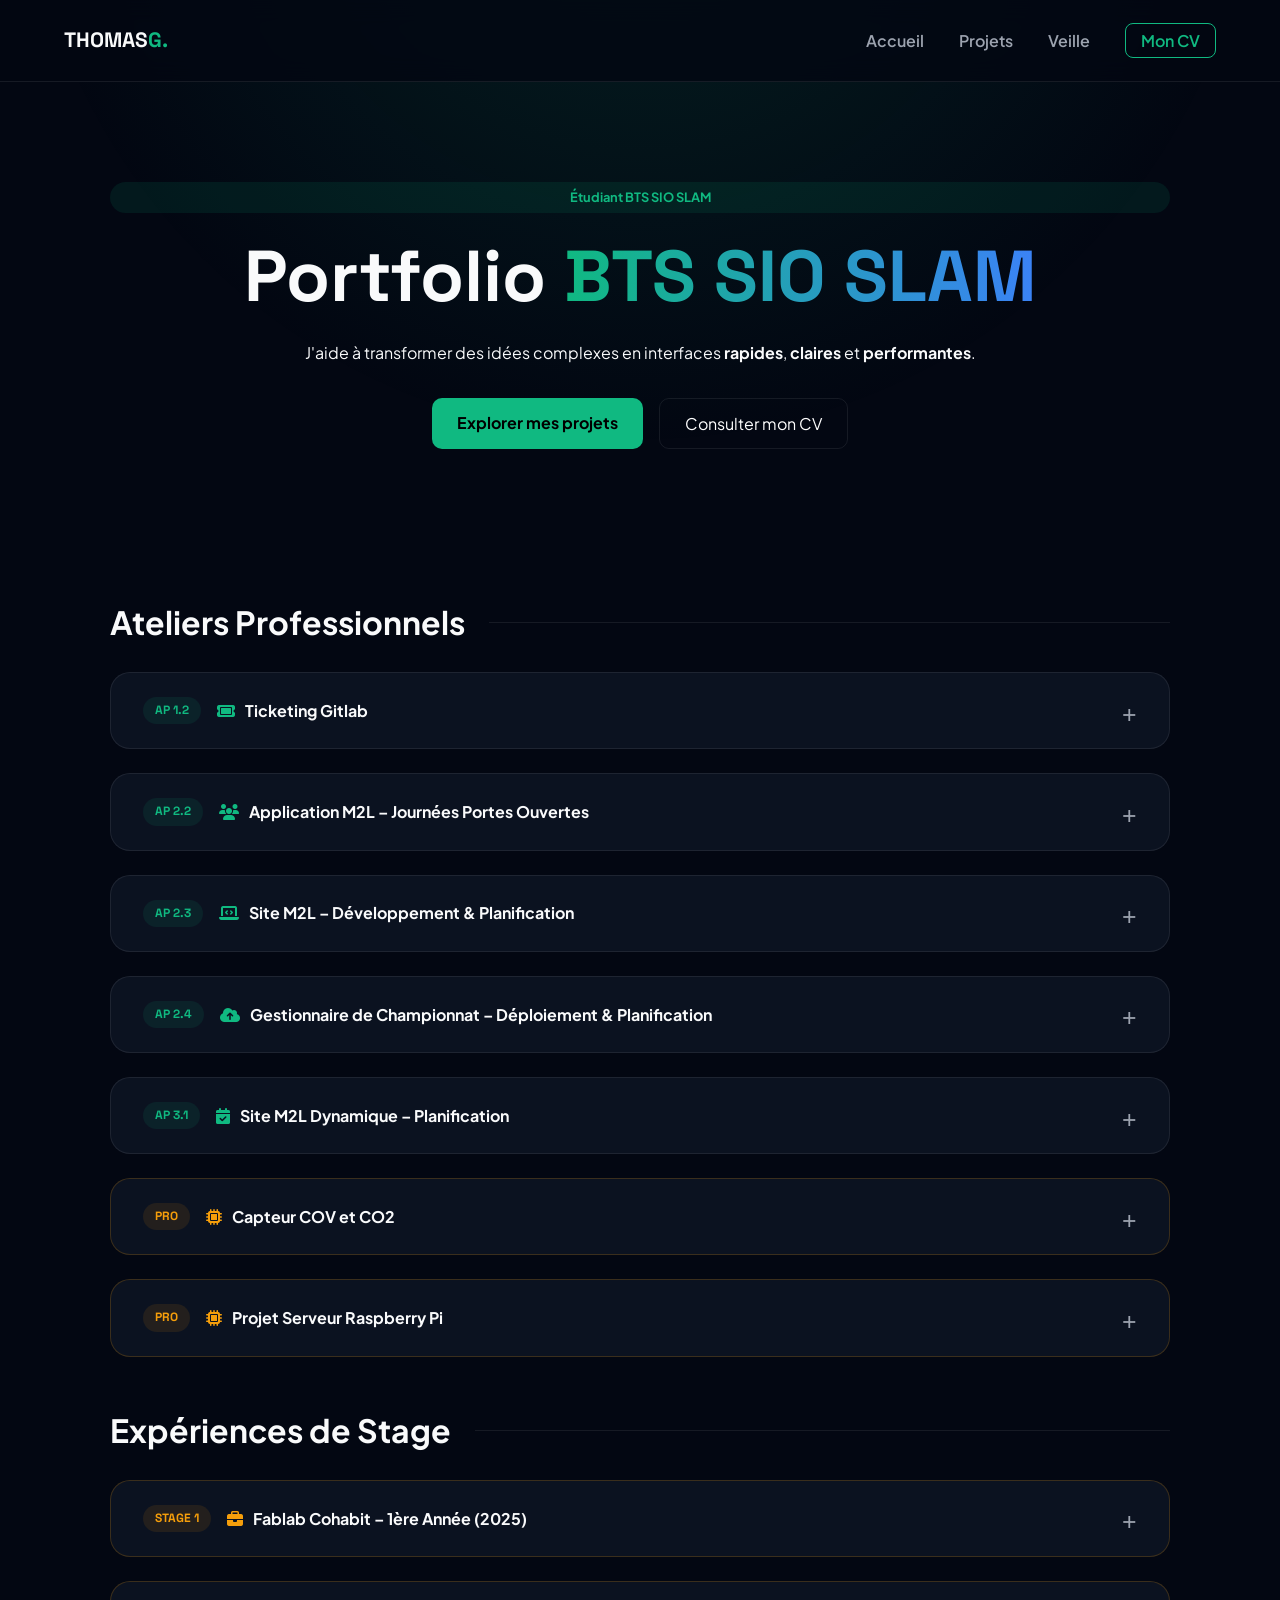
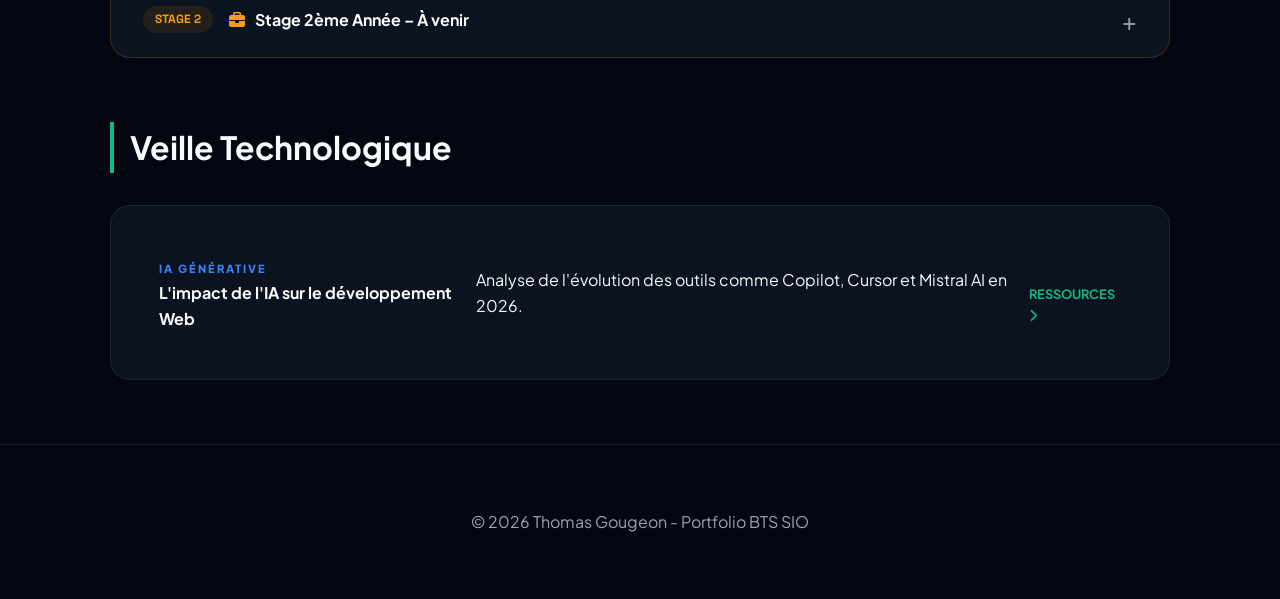
==== commit 0fad821a: "Update index.html" ====
--- a/index.html
+++ b/index.html
@@ -209,7 +209,6 @@
         <nav>
             <a href="#main">Accueil</a>
             <a href="#competences">Projets</a>
-            <a href="#stages">Stages</a>
             <a href="#veille">Veille</a>
             <a href="cv.html" class="nav-cv">Mon CV</a>
         </nav>
@@ -828,4 +827,4 @@
         window.onclick = (event) => { if (event.target == document.getElementById('modal')) closeModal(); }
     </script>
 </body>
-</html>+</html>
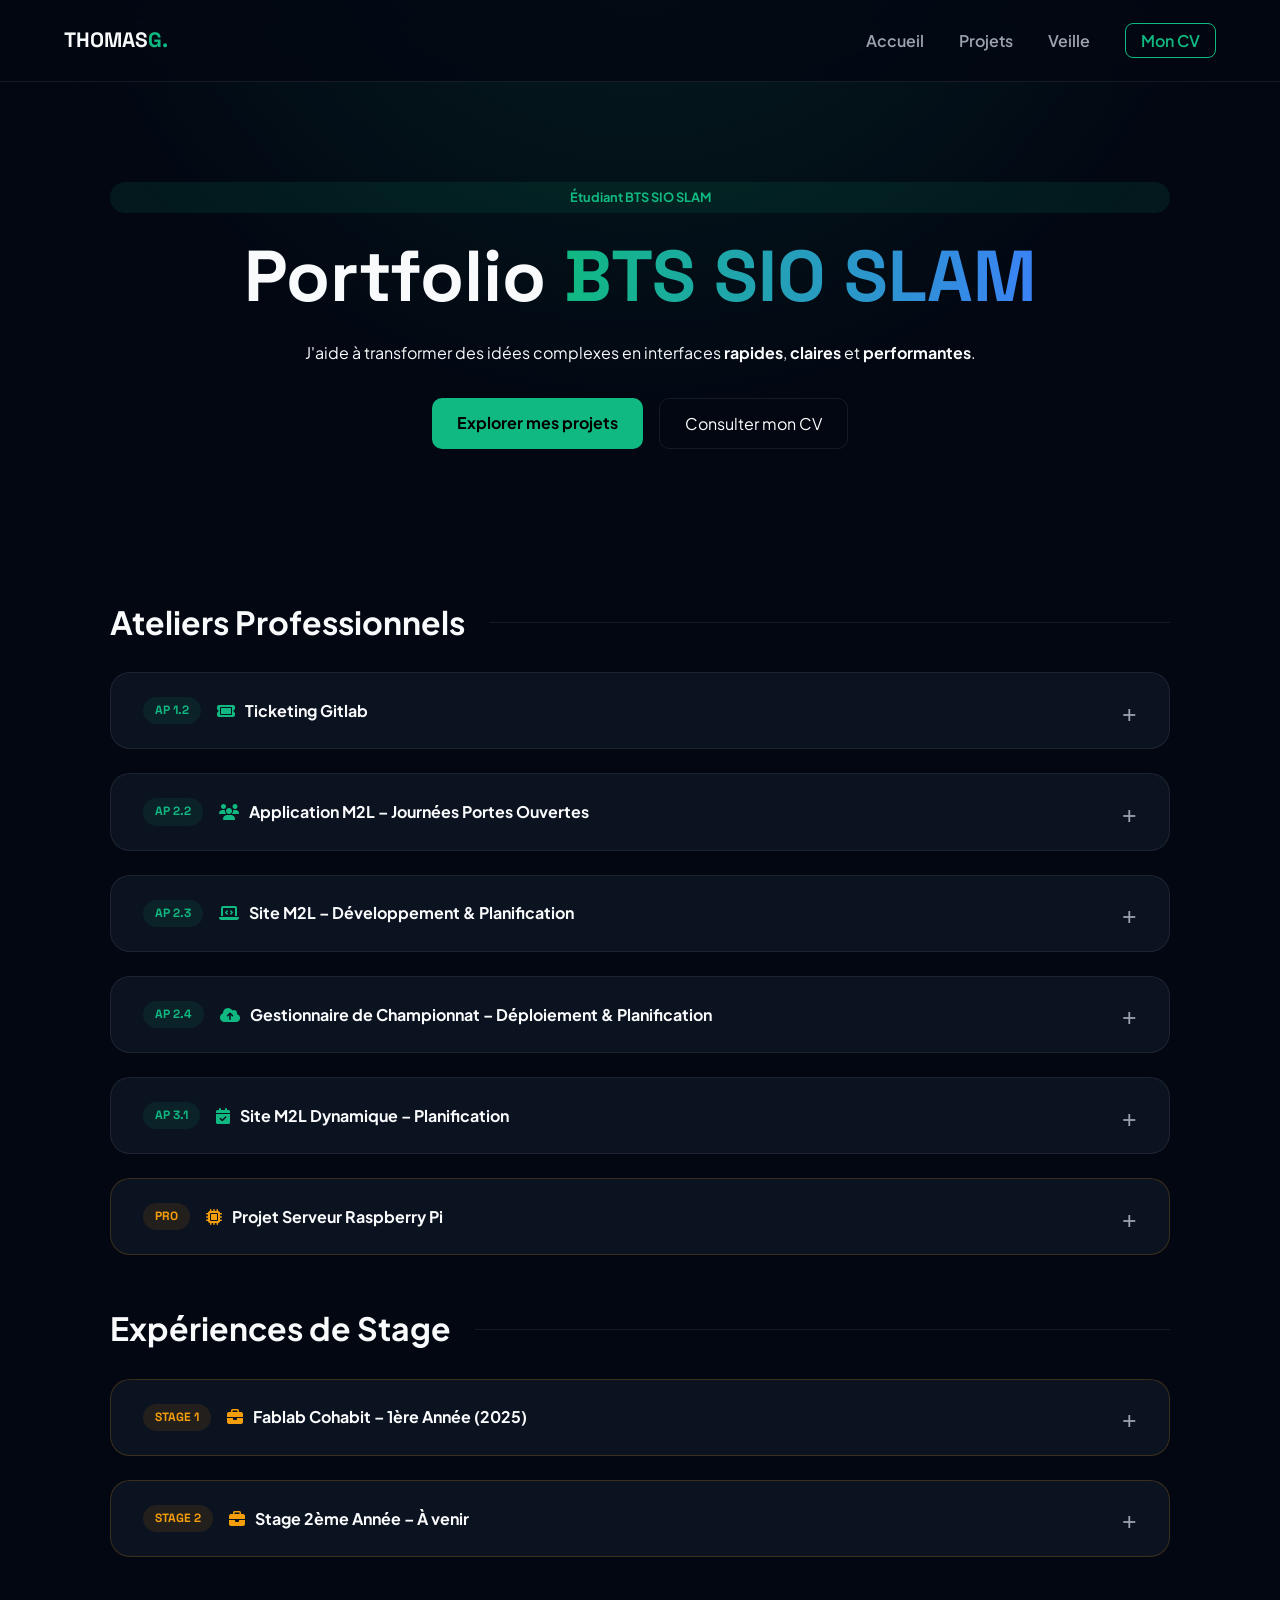
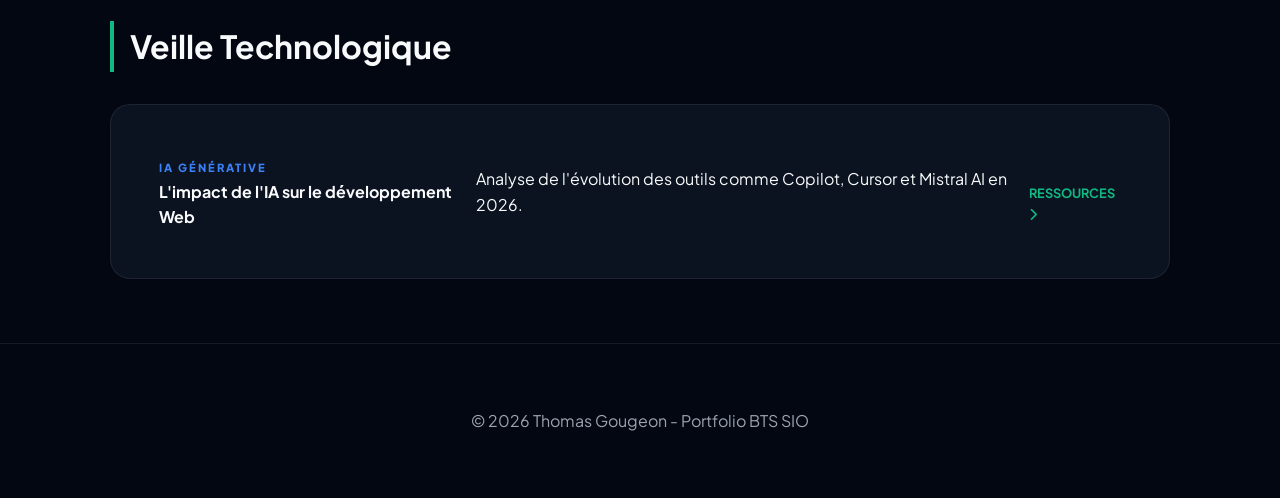
==== commit 6f4b1015: "Remove COV/CO2 sensor details and update header link Removed the COV/CO2 sensor section and updated " ====
--- a/index.html
+++ b/index.html
@@ -448,59 +448,6 @@
                 </div>
             </div>
 
-            <!-- Capteur COV/CO2 -->
-            <div class="ap-accordion professional" data-aos="fade-up">
-                <div class="ap-header" onclick="toggleAP(this)">
-                    <div class="ap-header-left">
-                        <span class="ap-number stage-badge">PRO</span>
-                        <h4><i class="fa-solid fa-microchip" style="color:var(--accent-pro); margin-right:0.6rem;"></i>Capteur COV et CO2</h4>
-                    </div>
-                    <span class="ap-toggle">+</span>
-                </div>
-                <div class="ap-body">
-                    <div class="ap-body-inner">
-                        <div class="resume-box">
-                            <p><strong>Objectif :</strong> Développer un prototype fonctionnel de capteur de qualité de l'air avec documentation technique complète.</p>
-                            <ul>
-                                <li>Tests d'affichage des valeurs sur LCD et moniteur série.</li>
-                                <li>Mise en place d'un prototype fonctionnel de capteur CO2/COV réutilisable.</li>
-                                <li>Création d'une documentation expliquant câblage + code.</li>
-                            </ul>
-                        </div>
-                        <a href="https://projets.cohabit.fr/redmine/projects/capteur-cov/wiki/Wiki" class="btn-git" target="_blank"><i class="fa-solid fa-book"></i> Documentation</a>
-
-                        <div class="comp-block">
-                            <div class="comp-label">B1.5 – Mettre à disposition des utilisateurs un service informatique</div>
-                            <p class="comp-desc-text">Prototype fonctionnel et documentation technique complète.</p>
-                            <div class="proof-grid">
-                                <div class="proof-card" onclick="openProof('images/capteur1.jpg', 'Capteur COV/CO2 - Photo 1')">
-                                    <img src="images/capteur1.jpg" alt="Capteur 1">
-                                    <div class="proof-caption"><strong>Prototype</strong>Montage du capteur COV/CO2.</div>
-                                </div>
-                                <div class="proof-card" onclick="openProof('images/capteur2.jpg', 'Capteur COV/CO2 - Photo 2')">
-                                    <img src="images/capteur2.jpg" alt="Capteur 2">
-                                    <div class="proof-caption"><strong>Câblage</strong>Connexions matérielles du capteur.</div>
-                                </div>
-                                <div class="proof-card" onclick="openProof('images/capteur3.png', 'Capteur COV/CO2 - Code')">
-                                    <img src="images/capteur3.png" alt="Capteur 3">
-                                    <div class="proof-caption"><strong>Code</strong>Programme d'affichage sur LCD.</div>
-                                </div>
-                            </div>
-                        </div>
-
-                        <div class="comp-block">
-                            <div class="comp-label">B1.6 – Organiser son développement professionnel</div>
-                            <p class="comp-desc-text">Ressources consultées pour l'apprentissage des capteurs Arduino/Microcontrôleur.</p>
-                            <div style="display:flex; gap:0.75rem; flex-wrap:wrap; margin-top:0.5rem;">
-                                <a href="https://projets.cohabit.fr/redmine/attachments/download/15344/Connectique%20capteur%20CCS%20811.pdf" class="btn-git" target="_blank">Capteur d'Air</a>
-                                <a href="https://www.robotique.tech/tutoriel/afficher-un-texte-sur-lafficheur-i2c-lcd-1602a-avec-arduino/" class="btn-git" target="_blank">Écran LCD</a>
-                                <a href="https://cricklewoodelectronics.com/CJMCU-811CO2-VOC-Air-quality-Module-with-CCS811-for-Arduino-and-other-microcontroller-projects.html" class="btn-git" target="_blank">Module qualité air</a>
-                            </div>
-                        </div>
-                    </div>
-                </div>
-            </div>
-
             <!-- Serveur Raspberry Pi -->
             <div class="ap-accordion professional" data-aos="fade-up">
                 <div class="ap-header" onclick="toggleAP(this)">
@@ -575,7 +522,14 @@
                             <p><strong>Durée :</strong> 5 semaines au Fablab Cohabit</p>
                             <p>Observation du fonctionnement du Fablab, réparation d'un ordinateur en panne (carte graphique), création d'un bot JavaScript via SSH, découverte de plusieurs langages (C++, JavaScript, COBOL).</p>
                             <p>Projet capteur de qualité de l'air (COV et CO₂) avec un camarade : câblage LCD I2C, programmation Arduino, tests dans différents environnements.</p>
-                        </div>
+                            <p><strong>Objectif :</strong> Développer un prototype fonctionnel de capteur de qualité de l'air avec documentation technique complète.</p>
+                            <ul>
+                                <li>Tests d'affichage des valeurs sur LCD et moniteur série.</li>
+                                <li>Mise en place d'un prototype fonctionnel de capteur CO2/COV réutilisable.</li>
+                                <li>Création d'une documentation expliquant câblage + code.</li>
+                            </ul>
+                        </div>
+                        <a href="https://projets.cohabit.fr/redmine/projects/capteur-cov/wiki/Wiki" class="btn-git" target="_blank"><i class="fa-solid fa-book"></i> Documentation</a>
 
                         <div class="comp-block">
                             <div class="comp-label">B1.1 – Gérer le patrimoine informatique</div>
@@ -622,6 +576,18 @@
                             <div class="comp-label">B1.5 – Mettre à disposition des utilisateurs un service informatique</div>
                             <p class="comp-desc-text">Développement et programmation du capteur pour afficher les résultats en temps réel.</p>
                             <div class="proof-grid">
+                                <div class="proof-card" onclick="openProof('images/capteur1.jpg', 'Capteur COV/CO2 - Photo 1')">
+                                    <img src="images/capteur1.jpg" alt="Capteur 1">
+                                    <div class="proof-caption"><strong>Prototype</strong>Montage du capteur COV/CO2.</div>
+                                </div>
+                                <div class="proof-card" onclick="openProof('images/capteur2.jpg', 'Capteur COV/CO2 - Photo 2')">
+                                    <img src="images/capteur2.jpg" alt="Capteur 2">
+                                    <div class="proof-caption"><strong>Câblage</strong>Connexions matérielles du capteur.</div>
+                                </div>
+                                <div class="proof-card" onclick="openProof('images/capteur3.png', 'Capteur COV/CO2 - Code')">
+                                    <img src="images/capteur3.png" alt="Capteur 3">
+                                    <div class="proof-caption"><strong>Code</strong>Programme d'affichage sur LCD.</div>
+                                </div>
                                 <div class="proof-card" onclick="openProof('images/stage image de app utiliser pour faire marche arduino.png', 'Environnement Arduino')">
                                     <img src="images/stage image de app utiliser pour faire marche arduino.png" alt="Arduino IDE">
                                     <div class="proof-caption"><strong>Environnement Arduino</strong>Configuration de l'IDE pour la programmation.</div>
@@ -630,6 +596,15 @@
                                     <img src="images/stage image de code utiliser pour affichage de reultat capteurpng.png" alt="Code Arduino">
                                     <div class="proof-caption"><strong>Code Arduino</strong>Programme de lecture et affichage sur LCD.</div>
                                 </div>
+                            </div>
+                        </div>
+                        <div class="comp-block">
+                            <div class="comp-label">B1.6 – Organiser son développement professionnel</div>
+                            <p class="comp-desc-text">Ressources consultées pour l'apprentissage des capteurs Arduino/Microcontrôleur.</p>
+                            <div style="display:flex; gap:0.75rem; flex-wrap:wrap; margin-top:0.5rem;">
+                                <a href="https://projets.cohabit.fr/redmine/attachments/download/15344/Connectique%20capteur%20CCS%20811.pdf" class="btn-git" target="_blank">Capteur d'Air</a>
+                                <a href="https://www.robotique.tech/tutoriel/afficher-un-texte-sur-lafficheur-i2c-lcd-1602a-avec-arduino/" class="btn-git" target="_blank">Écran LCD</a>
+                                <a href="https://cricklewoodelectronics.com/CJMCU-811CO2-VOC-Air-quality-Module-with-CCS811-for-Arduino-and-other-microcontroller-projects.html" class="btn-git" target="_blank">Module qualité air</a>
                             </div>
                         </div>
                     </div>
@@ -648,7 +623,12 @@
                 <div class="ap-body">
                     <div class="ap-body-inner">
                         <div class="resume-box">
-                            <p>Contenu à venir — réalisations et compétences de 2ème année.</p>
+                            <p><strong>Objectif :</strong> Développer un serveur sur Raspberry Pi permettant aux utilisateurs de déposer et gérer des fichiers depuis n'importe quel appareil connecté au Wi-Fi.</p>
+                            <ul>
+                                <li>Configuration Wi-Fi, serveur Python, portail captif multi-OS.</li>
+                                <li>Explorateur de fichiers web, espace de partage réseau.</li>
+                                <li>Démarrage automatique via systemd.</li>
+                            </ul>
                         </div>
                     </div>
                 </div>
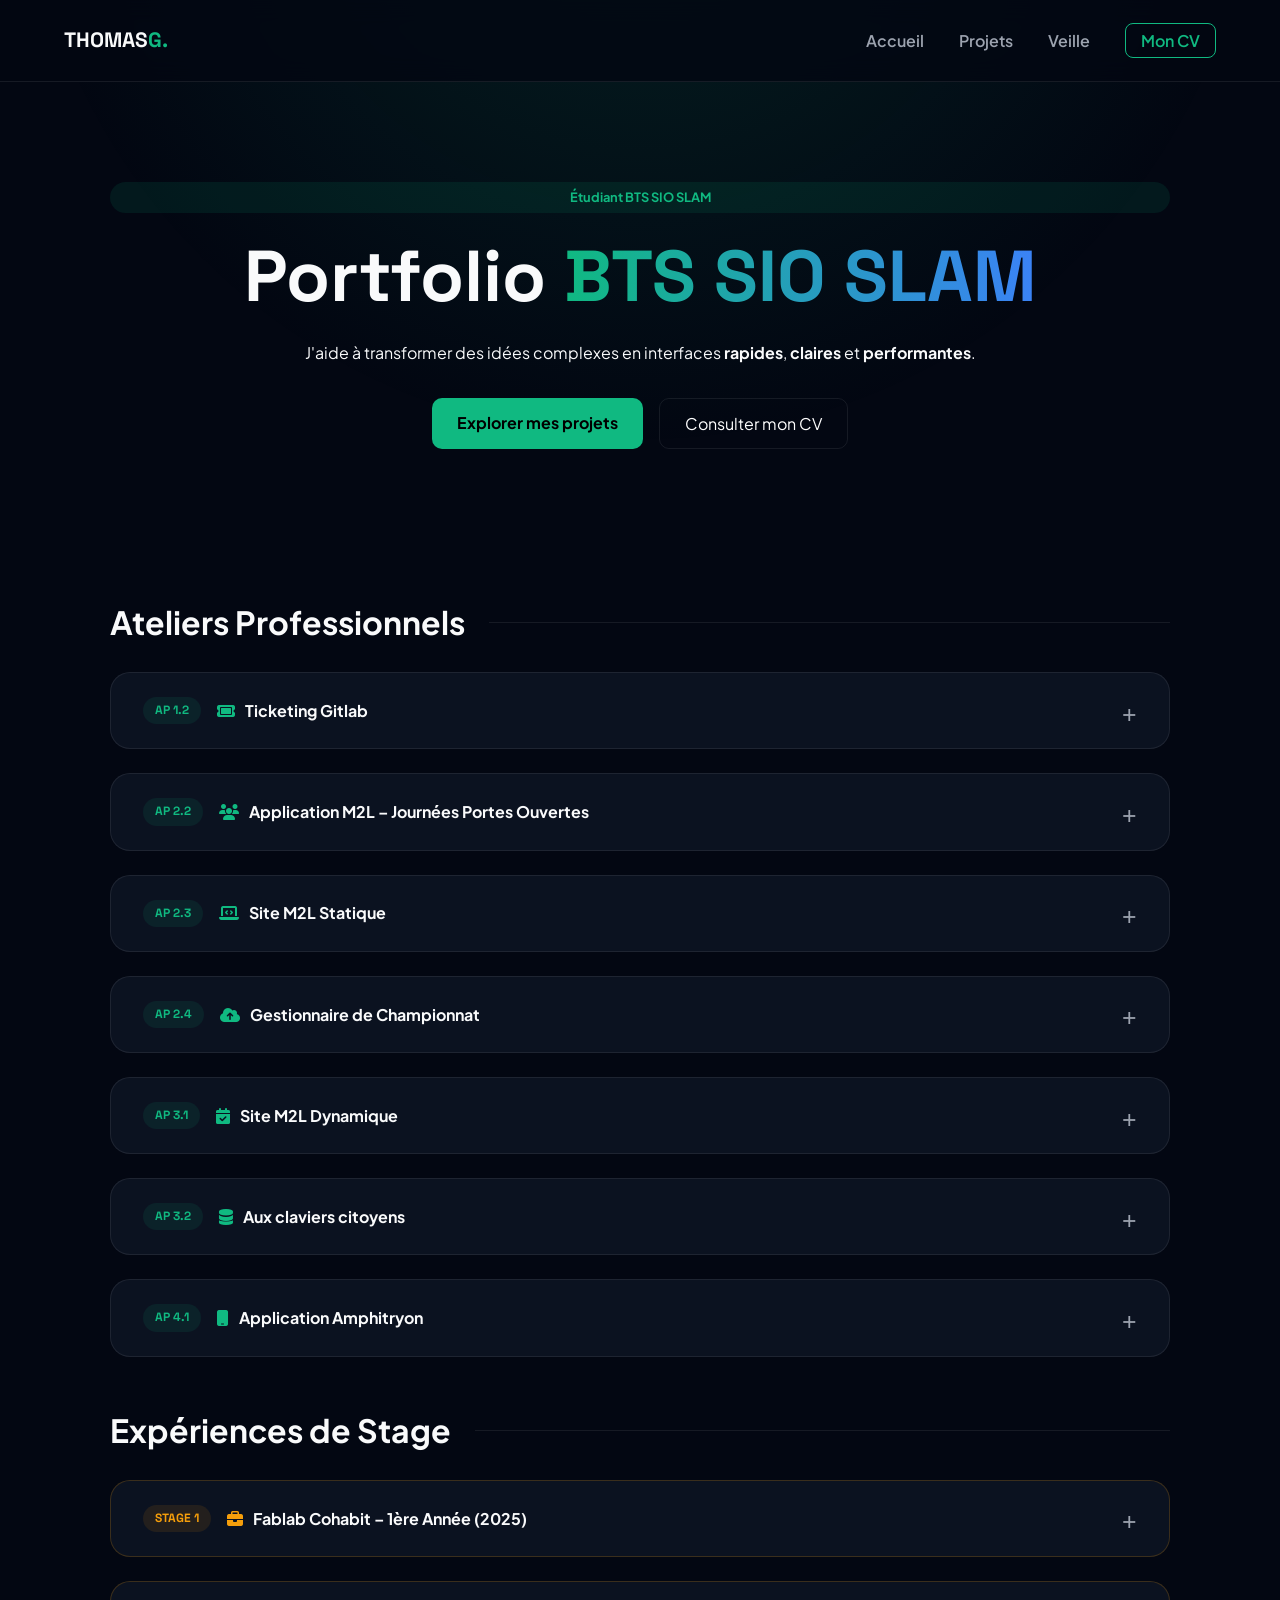
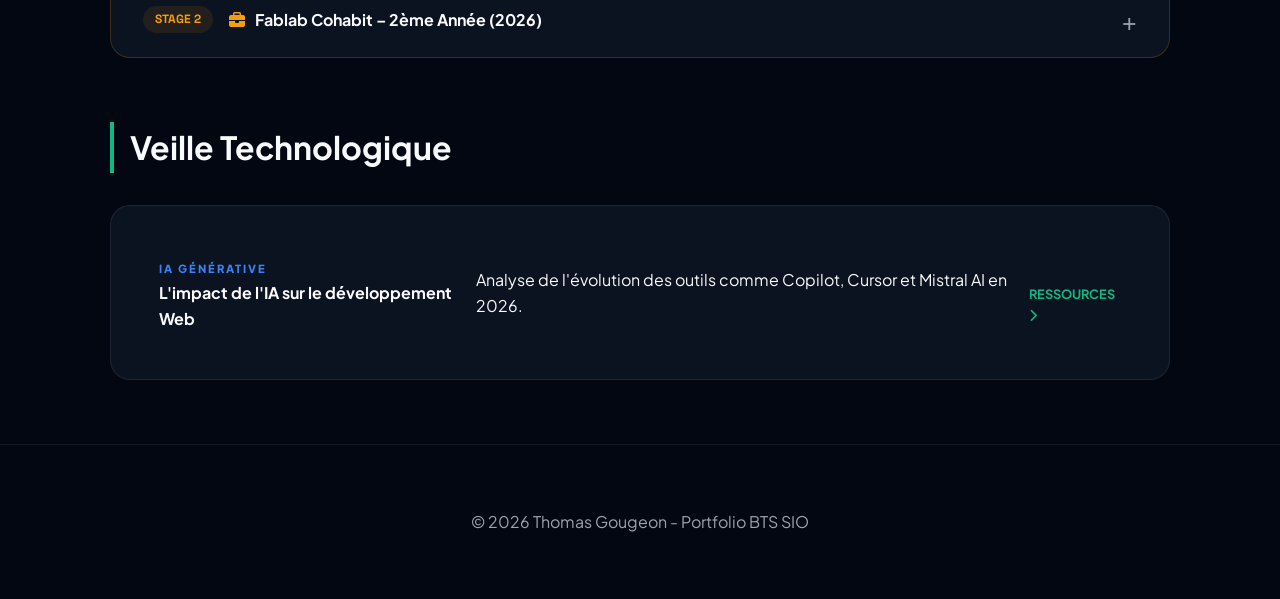
==== commit cf4a97c9: "Update project descriptions and titles in index.html" ====
--- a/index.html
+++ b/index.html
@@ -315,7 +315,7 @@
                 <div class="ap-header" onclick="toggleAP(this)">
                     <div class="ap-header-left">
                         <span class="ap-number">AP 2.3</span>
-                        <h4><i class="fa-solid fa-laptop-code" style="color:var(--accent); margin-right:0.6rem;"></i>Site M2L – Développement & Planification</h4>
+                        <h4><i class="fa-solid fa-laptop-code" style="color:var(--accent); margin-right:0.6rem;"></i>Site M2L Statique</h4>
                     </div>
                     <span class="ap-toggle">+</span>
                 </div>
@@ -363,7 +363,7 @@
                 <div class="ap-header" onclick="toggleAP(this)">
                     <div class="ap-header-left">
                         <span class="ap-number">AP 2.4</span>
-                        <h4><i class="fa-solid fa-cloud-arrow-up" style="color:var(--accent); margin-right:0.6rem;"></i>Gestionnaire de Championnat – Déploiement & Planification</h4>
+                        <h4><i class="fa-solid fa-cloud-arrow-up" style="color:var(--accent); margin-right:0.6rem;"></i>Gestionnaire de Championnat</h4>
                     </div>
                     <span class="ap-toggle">+</span>
                 </div>
@@ -418,7 +418,7 @@
                 <div class="ap-header" onclick="toggleAP(this)">
                     <div class="ap-header-left">
                         <span class="ap-number">AP 3.1</span>
-                        <h4><i class="fa-solid fa-calendar-check" style="color:var(--accent); margin-right:0.6rem;"></i>Site M2L Dynamique – Planification</h4>
+                        <h4><i class="fa-solid fa-calendar-check" style="color:var(--accent); margin-right:0.6rem;"></i>Site M2L Dynamique</h4>
                     </div>
                     <span class="ap-toggle">+</span>
                 </div>
@@ -436,8 +436,8 @@
                             <div class="comp-label">B1.4 – Travailler en mode projet</div>
                             <p class="comp-desc-text">Planification et organisation du projet de site dynamique pour la M2L.</p>
                             <div class="proof-grid">
-                                <div class="proof-card" onclick="openProof('images/m2l-dyna-plan.png', 'Planification M2L Dynamique')">
-                                    <img src="images/m2l-dyna-plan.png" alt="Planification M2L Dynamique">
+                                <div class="proof-card" onclick="openProof('images/ap3-1_planification.png', 'Planification M2L Dynamique')">
+                                    <img src="images/ap3-1_planification.png" alt="Planification M2L Dynamique">
                                     <div class="proof-caption"><strong>Trello M2L Dyna</strong>Suivi des tâches et répartition des rôles.</div>
                                 </div>
                             </div>
@@ -448,12 +448,224 @@
                 </div>
             </div>
 
-            <!-- Serveur Raspberry Pi -->
+            <!-- AP 3.2 -->
+            <div class="ap-accordion" data-aos="fade-up">
+                <div class="ap-header" onclick="toggleAP(this)">
+                    <div class="ap-header-left">
+                        <span class="ap-number">AP 3.2</span>
+                        <h4><i class="fa-solid fa-database" style="color:var(--accent); margin-right:0.6rem;"></i>Aux claviers citoyens</h4>
+                    </div>
+                    <span class="ap-toggle">+</span>
+                </div>
+                <div class="ap-body">
+                    <div class="ap-body-inner">
+                        <div class="resume-box">
+                            <p><strong>Objectif :</strong> Faire évoluer le portail web de la M2L en ajoutant une couche dynamique côté serveur et en sécurisant les formulaires.</p>
+                            <ul>
+                                <li>Définition des tâches et répartition des rôles via Trello.</li>
+                                <li>Estimation des délais et suivi de l'avancement du projet.</li>
+                            </ul>
+                        </div>
+
+                        <div class="comp-block">
+                            <div class="comp-label">B1.4 – Travailler en mode projet</div>
+                            <p class="comp-desc-text">Planification et organisation du projet de site dynamique pour la M2L.</p>
+                            <div class="proof-grid">
+                                <div class="proof-card" onclick="openProof('images/ap3-2_planification.png', 'Planification M2L Dynamique')">
+                                    <img src="images/ap3-2_planification.png" alt="Planification M2L Dynamique">
+                                    <div class="proof-caption"><strong>Trello M2L Dyna</strong>Suivi des tâches et répartition des rôles.</div>
+                                </div>
+                            </div>
+                            <br>
+                            <a href="https://trello.com/b/op3wCvuK/ap-32" class="btn-git" target="_blank"><i class="fa-solid fa-calendar-check"></i> Voir la planification Trello</a>
+                        </div>
+                    </div>
+                </div>
+            </div>
+
+            <!-- AP 4.1 -->
+            <div class="ap-accordion" data-aos="fade-up">
+                <div class="ap-header" onclick="toggleAP(this)">
+                    <div class="ap-header-left">
+                        <span class="ap-number">AP 4.1</span>
+                        <h4><i class="fa-solid fa-mobile" style="color:var(--accent); margin-right:0.6rem;"></i>Application Amphitryon</h4>
+                    </div>
+                    <span class="ap-toggle">+</span>
+                </div>
+                <div class="ap-body">
+                    <div class="ap-body-inner">
+                        <div class="resume-box">
+                            <p><strong>Objectif :</strong> Concevoir et développer une application mobile native Android pour la gestion opérationnelle d'un restaurant?</p>
+                            <p><strong>Travail réalisé :</strong></p>
+                            <ul>
+                                <li>Développement complet en <strong>Kotlin</strong> avec le framework <strong>Jetpack Compose</strong>.</li>
+                                <li>Mise en place d'une architecture <strong>MVVM</strong> pour assurer la maintenabilité du code.</li>
+                                <li>Gestion des données via une base de données locale, synchronisée avec un serveur distant <strong>PHP/MySQL</strong></li>
+                                <li>Développement de fonctionnalités <strong>CRUD</strong> pour la gestion des plats et des tables.</li>
+                            </ul>
+                        </div>
+
+                        <div class="comp-block">
+                            <div class="comp-label">B1.4 – Travailler en mode projet</div>
+                            <p class="comp-desc-text">Planification et organisation du projet d'application mobile pour Amphitryon.</p>
+                            <div class="proof-grid">
+                                <div class="proof-card" onclick="openProof('images/ap4-1_planification.png', 'Planification M2L Dynamique')">
+                                    <img src="images/ap4-1_planification.png" alt="Planification Trello">
+                                    <div class="proof-caption"><strong>Trello M2L Dyna</strong>Suivi des tâches et répartition des rôles.</div>
+                                </div>
+                            </div>
+                            <br>
+                            <a href="https://trello.com/b/YszR9IvD/ap-41" class="btn-git" target="_blank"><i class="fa-solid fa-calendar-check"></i> Voir la planification Trello</a>
+                        </div>
+                        
+                        <div class="comp-block">
+                            <div class="comp-label">B1.5 – Mettre à disposition des utilisateurs un service informatique</div>
+                            <p class="comp-desc-text">Déploiement d'un service WiFi + serveur web + stockage USB accessible sans configuration.</p>
+                            <div class="proof-grid">
+                                <div class="proof-card" onclick="openProof('images/photo_rasp1.jpg', 'Raspberry Pi - Photo 1')">
+                                    <img src="images/ap4-1_image page authentifications.png" alt="Raspberry 1">
+                                    <div class="proof-caption"><strong>Authentification</strong>Interface d'accès sécurisée par rôle utilisateur.</div>
+                                </div>
+                                <div class="proof-card" onclick="openProof('images/ap4-1_page chef de salles.png', 'Raspberry Pi - Photo 2')">
+                                    <img src="images/ap4-1_page chef de salles.png" alt="Raspberry 2">
+                                    <div class="proof-caption"><strong>Gestion Salle</strong>Vue d'ensemble des tables et affectations des serveurs.</div>
+                                </div>
+                                <div class="proof-card" onclick="openProof('images/ap4-1_chef de cusine.png', 'Interface Upload')">
+                                    <img src="images/ap4-1_chef de cusine.png" alt="Interface Upload">
+                                    <div class="proof-caption"><strong>Gestion Cuisine</strong>Page web de dépôt de fichiers.</div>
+                                </div>
+                                <div class="proof-card" onclick="openProof('images/ap4-1_chef de salle ajout de table.png', 'Explorateur de fichiers')">
+                                    <img src="images/ap4-1_chef de salle ajout de table.png" alt="Interface fichiers">
+                                    <div class="proof-caption"><strong>Ajout Table</strong>Boîte de dialogue pour la création dynamique de nouvelles tables.</div>
+                                </div>
+                                <div class="proof-card" onclick="openProof('images/ap4-1_chef de cusinier_button modifier.png', 'Espace de partage')">
+                                    <img src="images/ap4-1_chef de cusinier_button modifier.png" alt="Interface partage">
+                                    <div class="proof-caption"><strong>Modification Plat</strong>Boîte de dialogue pour la mise à jour rapide des informations des plats.</div>
+                                </div>
+                            </div>
+                        </div>
+                    </div>
+                </div>
+            </div>
+        </section>
+
+        <!-- ── STAGES ── -->
+        <section id="stages" data-aos="fade-up" style="margin-top: 2rem;">
+            <div class="section-header">
+                <h2 class="section-title" style="border:none; padding:0; margin:0;">Expériences de Stage</h2>
+                <div class="section-line"></div>
+            </div>
+
+            <!-- Stage 1 -->
             <div class="ap-accordion professional" data-aos="fade-up">
                 <div class="ap-header" onclick="toggleAP(this)">
                     <div class="ap-header-left">
-                        <span class="ap-number stage-badge">PRO</span>
-                        <h4><i class="fa-solid fa-microchip" style="color:var(--accent-pro); margin-right:0.6rem;"></i>Projet Serveur Raspberry Pi</h4>
+                        <span class="ap-number stage-badge">STAGE 1</span>
+                        <h4><i class="fa-solid fa-briefcase" style="color:var(--accent-pro); margin-right:0.6rem;"></i>Fablab Cohabit – 1ère Année (2025)</h4>
+                    </div>
+                    <span class="ap-toggle">+</span>
+                </div>
+                <div class="ap-body">
+                    <div class="ap-body-inner">
+                        <div class="resume-box">
+                            <p><strong>Durée :</strong> 5 semaines au Fablab Cohabit</p>
+                            <p>Observation du fonctionnement du Fablab, réparation d'un ordinateur en panne (carte graphique), création d'un bot JavaScript via SSH, découverte de plusieurs langages (C++, JavaScript, COBOL).</p>
+                            <p>Projet capteur de qualité de l'air (COV et CO₂) : câblage LCD I2C, programmation Arduino, tests dans différents environnements.</p>
+                            <p><strong>Objectif :</strong> Développer un prototype fonctionnel de capteur de qualité de l'air avec documentation technique complète.</p>
+                            <ul>
+                                <li>Tests d'affichage des valeurs sur LCD et moniteur série.</li>
+                                <li>Mise en place d'un prototype fonctionnel de capteur CO2/COV réutilisable.</li>
+                                <li>Création d'une documentation expliquant câblage + code.</li>
+                            </ul>
+                        </div>
+                        <a href="https://projets.cohabit.fr/redmine/projects/capteur-cov/wiki/Wiki" class="btn-git" target="_blank"><i class="fa-solid fa-book"></i> Documentation</a>
+
+                        <div class="comp-block">
+                            <div class="comp-label">B1.1 – Gérer le patrimoine informatique</div>
+                            <p class="comp-desc-text">Observation du matériel du Fablab et réparation d'équipements informatiques.</p>
+                            <div class="proof-grid">
+                                <div class="proof-card" onclick="openProof('images/stage1_repa_pc.png', 'Réparation PC')">
+                                    <img src="images/stage1_repa_pc.png" alt="Réparation PC">
+                                    <div class="proof-caption"><strong>Réparation PC</strong>Diagnostic et résolution d'une panne matérielle.</div>
+                                </div>
+                                <div class="proof-card" onclick="openProof('images/stage image des impriments 3D observer.png', 'Observation Matériel')">
+                                    <img src="images/stage image des impriments 3D observer.png" alt="Imprimantes 3D">
+                                    <div class="proof-caption"><strong>Imprimantes 3D</strong>Découverte des équipements du Fablab.</div>
+                                </div>
+                            </div>
+                        </div>
+
+                        <div class="comp-block">
+                            <div class="comp-label">B1.2 – Répondre aux incidents et aux demandes d’assistance et d’évolution</div>
+                            <p class="comp-desc-text">Tests et validation du capteur de qualité de l'air dans différents environnements.</p>
+                            <div class="proof-grid">
+                                <div class="proof-card" onclick="openProof('images/stage different testes realiser avec capteur sur des environement.png', 'Tests environnementaux')">
+                                    <img src="images/stage different testes realiser avec capteur sur des environement.png" alt="Tests capteur">
+                                    <div class="proof-caption"><strong>Tests Environnementaux</strong>Analyse des mesures COV et CO₂ en conditions variées.</div>
+                                </div>
+                                <div class="proof-card" onclick="openProof('images/stage image de capteur COV et CO2 functionnel.png', 'Capteur fonctionnel')">
+                                    <img src="images/stage image de capteur COV et CO2 functionnel.png" alt="Capteur fonctionnel">
+                                    <div class="proof-caption"><strong>Capteur Fonctionnel</strong>Système de mesure opérationnel et calibré.</div>
+                                </div>
+                            </div>
+                        </div>
+
+                        <div class="comp-block">
+                            <div class="comp-label">B1.3 – Développer la présence en ligne de l’organisation</div>
+                            <p class="comp-desc-text">Découverte et utilisation de WordPress pour la création de sites web.</p>
+                            <div class="proof-grid">
+                                <div class="proof-card" onclick="openProof('images/stage decouverte word press.png', 'Découverte WordPress')">
+                                    <img src="images/stage decouverte word press.png" alt="WordPress">
+                                    <div class="proof-caption"><strong>WordPress</strong>Apprentissage des bases de la création de sites.</div>
+                                </div>
+                            </div>
+                        </div>
+
+                        <div class="comp-block">
+                            <div class="comp-label">B1.5 – Mettre à disposition des utilisateurs un service informatique</div>
+                            <p class="comp-desc-text">Développement et programmation du capteur pour afficher les résultats en temps réel.</p>
+                            <div class="proof-grid">
+                                <div class="proof-card" onclick="openProof('images/capteur1.jpg', 'Capteur COV/CO2 - Photo 1')">
+                                    <img src="images/capteur1.jpg" alt="Capteur 1">
+                                    <div class="proof-caption"><strong>Prototype</strong>Montage du capteur COV/CO2.</div>
+                                </div>
+                                <div class="proof-card" onclick="openProof('images/capteur2.jpg', 'Capteur COV/CO2 - Photo 2')">
+                                    <img src="images/capteur2.jpg" alt="Capteur 2">
+                                    <div class="proof-caption"><strong>Câblage</strong>Connexions matérielles du capteur.</div>
+                                </div>
+                                <div class="proof-card" onclick="openProof('images/capteur3.png', 'Capteur COV/CO2 - Code')">
+                                    <img src="images/capteur3.png" alt="Capteur 3">
+                                    <div class="proof-caption"><strong>Code</strong>Programme d'affichage sur LCD.</div>
+                                </div>
+                                <div class="proof-card" onclick="openProof('images/stage image de app utiliser pour faire marche arduino.png', 'Environnement Arduino')">
+                                    <img src="images/stage image de app utiliser pour faire marche arduino.png" alt="Arduino IDE">
+                                    <div class="proof-caption"><strong>Environnement Arduino</strong>Configuration de l'IDE pour la programmation.</div>
+                                </div>
+                                <div class="proof-card" onclick="openProof('images/stage image de code utiliser pour affichage de reultat capteurpng.png', 'Code Arduino')">
+                                    <img src="images/stage image de code utiliser pour affichage de reultat capteurpng.png" alt="Code Arduino">
+                                    <div class="proof-caption"><strong>Code Arduino</strong>Programme de lecture et affichage sur LCD.</div>
+                                </div>
+                            </div>
+                        </div>
+                        <div class="comp-block">
+                            <div class="comp-label">B1.6 – Organiser son développement professionnel</div>
+                            <p class="comp-desc-text">Ressources consultées pour l'apprentissage des capteurs Arduino/Microcontrôleur.</p>
+                            <div style="display:flex; gap:0.75rem; flex-wrap:wrap; margin-top:0.5rem;">
+                                <a href="https://projets.cohabit.fr/redmine/attachments/download/15344/Connectique%20capteur%20CCS%20811.pdf" class="btn-git" target="_blank">Capteur d'Air</a>
+                                <a href="https://www.robotique.tech/tutoriel/afficher-un-texte-sur-lafficheur-i2c-lcd-1602a-avec-arduino/" class="btn-git" target="_blank">Écran LCD</a>
+                                <a href="https://cricklewoodelectronics.com/CJMCU-811CO2-VOC-Air-quality-Module-with-CCS811-for-Arduino-and-other-microcontroller-projects.html" class="btn-git" target="_blank">Module qualité air</a>
+                            </div>
+                        </div>
+                    </div>
+                </div>
+            </div>
+
+            <!-- Stage 2 -->
+            <div class="ap-accordion professional" data-aos="fade-up">
+                <div class="ap-header" onclick="toggleAP(this)">
+                    <div class="ap-header-left">
+                        <span class="ap-number stage-badge">STAGE 2</span>
+                        <h4><i class="fa-solid fa-briefcase" style="color:var(--accent-pro); margin-right:0.6rem;"></i>Fablab Cohabit – 2ème Année (2026)</h4>
                     </div>
                     <span class="ap-toggle">+</span>
                 </div>
@@ -470,17 +682,54 @@
                         <a href="https://projets.cohabit.fr/redmine/projects/borne-de-sauvegarde-freecad-sur-cle-usb-raspberry-pi-hotspot-wifi-portail-captif-upload-http-usb-fab/wiki/Wiki/5" class="btn-git" target="_blank"><i class="fa-solid fa-book"></i> Documentation</a>
 
                         <div class="comp-block">
+                            <div class="comp-label">B1.1 – Gérer le patrimoine informatique</div>
+                            <p class="comp-desc-text">Installation et configuration d'un OS sur Raspberry Pi, mise en place de services systemd persistants via setup_captive_portal.sh.</p>
+                            <div class="proof-grid">
+                                <div class="proof-card" onclick="openProof('images/stage2_inst_os_rasp.png', 'Logiciel installation OS Raspberry Pi')">
+                                    <img src="images/stage2_inst_os_rasp.png" alt="Raspberry 1">
+                                    <div class="proof-caption"><strong>Configuration Raspberry Pi</strong>Installation de l'OS du Raspberry Pi</div>
+                                </div>
+                                <div class="proof-card" onclick="openProof('images/stage2_systemd_service.png', 'Logiciel installation OS Raspberry Pi')">
+                                    <img src="images/stage2_systemd_service.png" alt="Raspberry 1">
+                                    <div class="proof-caption"><strong>Service systemd</strong>Fichier setup_captive_portal.sh pour le démarrage automatique au boot du serveur.</div>
+                                </div>
+                                <div class="proof-card" onclick="openProof('images/photo_rasp1.jpg', 'Raspberry Pi - Photo 1')">
+                                    <img src="images/photo_rasp1.jpg" alt="Raspberry 1">
+                                    <div class="proof-caption"><strong>Raspberry Pi</strong>Installation des cables et alimentation sur Rasberry Pi.</div>
+                                </div>
+                            </div>
+                        </div>
+
+                        <div class="comp-block">
+                            <div class="comp-label">B1.2 – Répondre aux incidents et aux demandes d’assistance et d’évolution</div>
+                            <p class="comp-desc-text">Tests et validation du capteur de qualité de l'air dans différents environnements.</p>
+                            <div class="proof-grid">
+                                <div class="proof-card" onclick="openProof('images/stage2_debug_errors.png', 'Résolution erreurs')">
+                                    <img src="images/stage2_debug_errors.png" alt="Résolution erreurs">
+                                    <div class="proof-caption"><strong>Résolution d'erreurs</strong>Analyse et correction des erreurs de build et de configuration.</div>
+                                </div>
+                                <div class="proof-card" onclick="openProof('images/stage2_python_multipart.png', 'Réecriture code')">
+                                    <img src="images/stage2_python_multipart.png" alt="Réecriture code">
+                                    <div class="proof-caption"><strong>Réécriture Python 3.13</strong>Développement d'un parseur multipart/form-data natif suite à la suppression du module cgi.</div>
+                                </div>
+                            </div>
+                        </div>
+
+                        <div class="comp-block">
+                            <div class="comp-label">B1.4 – Travailler en mode projet</div>
+                            <p class="comp-desc-text">Planification itérative : analyse du besoin, développement, test, correction. Comptes rendus hebdomadaires détaillés.</p>
+                            <div class="proof-grid">
+                                <div class="proof-card" onclick="openProof('images/stage2_planning.png', 'Découverte WordPress')">
+                                    <img src="images/stage2_planning.png" alt="Stage2Planning">
+                                    <div class="proof-caption"><strong>Organisation Projet</strong>Planification des tâches par semaine pour le développement.</div>
+                                </div>
+                            </div>
+                        </div>
+
+                        <div class="comp-block">
                             <div class="comp-label">B1.5 – Mettre à disposition des utilisateurs un service informatique</div>
                             <p class="comp-desc-text">Déploiement d'un service WiFi + serveur web + stockage USB accessible sans configuration.</p>
                             <div class="proof-grid">
-                                <div class="proof-card" onclick="openProof('images/photo_rasp1.jpg', 'Raspberry Pi - Photo 1')">
-                                    <img src="images/photo_rasp1.jpg" alt="Raspberry 1">
-                                    <div class="proof-caption"><strong>Hardware</strong>Installation et câblage du Raspberry Pi.</div>
-                                </div>
-                                <div class="proof-card" onclick="openProof('images/photo_rasp2.jpg', 'Raspberry Pi - Photo 2')">
-                                    <img src="images/photo_rasp2.jpg" alt="Raspberry 2">
-                                    <div class="proof-caption"><strong>Setup</strong>Configuration physique du serveur.</div>
-                                </div>
                                 <div class="proof-card" onclick="openProof('images/photo_rasp_interface_upload.png', 'Interface Upload')">
                                     <img src="images/photo_rasp_interface_upload.png" alt="Interface Upload">
                                     <div class="proof-caption"><strong>Interface Upload</strong>Page web de dépôt de fichiers.</div>
@@ -494,141 +743,6 @@
                                     <div class="proof-caption"><strong>Partage Réseau</strong>Espace commun visible par tous les utilisateurs.</div>
                                 </div>
                             </div>
-                        </div>
-                    </div>
-                </div>
-            </div>
-        </section>
-
-        <!-- ── STAGES ── -->
-        <section id="stages" data-aos="fade-up" style="margin-top: 2rem;">
-            <div class="section-header">
-                <h2 class="section-title" style="border:none; padding:0; margin:0;">Expériences de Stage</h2>
-                <div class="section-line"></div>
-            </div>
-
-            <!-- Stage 1 -->
-            <div class="ap-accordion professional" data-aos="fade-up">
-                <div class="ap-header" onclick="toggleAP(this)">
-                    <div class="ap-header-left">
-                        <span class="ap-number stage-badge">STAGE 1</span>
-                        <h4><i class="fa-solid fa-briefcase" style="color:var(--accent-pro); margin-right:0.6rem;"></i>Fablab Cohabit – 1ère Année (2025)</h4>
-                    </div>
-                    <span class="ap-toggle">+</span>
-                </div>
-                <div class="ap-body">
-                    <div class="ap-body-inner">
-                        <div class="resume-box">
-                            <p><strong>Durée :</strong> 5 semaines au Fablab Cohabit</p>
-                            <p>Observation du fonctionnement du Fablab, réparation d'un ordinateur en panne (carte graphique), création d'un bot JavaScript via SSH, découverte de plusieurs langages (C++, JavaScript, COBOL).</p>
-                            <p>Projet capteur de qualité de l'air (COV et CO₂) avec un camarade : câblage LCD I2C, programmation Arduino, tests dans différents environnements.</p>
-                            <p><strong>Objectif :</strong> Développer un prototype fonctionnel de capteur de qualité de l'air avec documentation technique complète.</p>
-                            <ul>
-                                <li>Tests d'affichage des valeurs sur LCD et moniteur série.</li>
-                                <li>Mise en place d'un prototype fonctionnel de capteur CO2/COV réutilisable.</li>
-                                <li>Création d'une documentation expliquant câblage + code.</li>
-                            </ul>
-                        </div>
-                        <a href="https://projets.cohabit.fr/redmine/projects/capteur-cov/wiki/Wiki" class="btn-git" target="_blank"><i class="fa-solid fa-book"></i> Documentation</a>
-
-                        <div class="comp-block">
-                            <div class="comp-label">B1.1 – Gérer le patrimoine informatique</div>
-                            <p class="comp-desc-text">Observation du matériel du Fablab et réparation d'équipements informatiques.</p>
-                            <div class="proof-grid">
-                                <div class="proof-card" onclick="openProof('images/stage1_repa_pc.png', 'Réparation PC')">
-                                    <img src="images/stage1_repa_pc.png" alt="Réparation PC">
-                                    <div class="proof-caption"><strong>Réparation PC</strong>Diagnostic et résolution d'une panne matérielle.</div>
-                                </div>
-                                <div class="proof-card" onclick="openProof('images/stage image des impriments 3D observer.png', 'Observation Matériel')">
-                                    <img src="images/stage image des impriments 3D observer.png" alt="Imprimantes 3D">
-                                    <div class="proof-caption"><strong>Imprimantes 3D</strong>Découverte des équipements du Fablab.</div>
-                                </div>
-                            </div>
-                        </div>
-
-                        <div class="comp-block">
-                            <div class="comp-label">B1.2 – Répondre aux incidents et aux demandes d’assistance et d’évolution</div>
-                            <p class="comp-desc-text">Tests et validation du capteur de qualité de l'air dans différents environnements.</p>
-                            <div class="proof-grid">
-                                <div class="proof-card" onclick="openProof('images/stage different testes realiser avec capteur sur des environement.png', 'Tests environnementaux')">
-                                    <img src="images/stage different testes realiser avec capteur sur des environement.png" alt="Tests capteur">
-                                    <div class="proof-caption"><strong>Tests Environnementaux</strong>Analyse des mesures COV et CO₂ en conditions variées.</div>
-                                </div>
-                                <div class="proof-card" onclick="openProof('images/stage image de capteur COV et CO2 functionnel.png', 'Capteur fonctionnel')">
-                                    <img src="images/stage image de capteur COV et CO2 functionnel.png" alt="Capteur fonctionnel">
-                                    <div class="proof-caption"><strong>Capteur Fonctionnel</strong>Système de mesure opérationnel et calibré.</div>
-                                </div>
-                            </div>
-                        </div>
-
-                        <div class="comp-block">
-                            <div class="comp-label">B1.3 – Développer la présence en ligne de l’organisation</div>
-                            <p class="comp-desc-text">Découverte et utilisation de WordPress pour la création de sites web.</p>
-                            <div class="proof-grid">
-                                <div class="proof-card" onclick="openProof('images/stage decouverte word press.png', 'Découverte WordPress')">
-                                    <img src="images/stage decouverte word press.png" alt="WordPress">
-                                    <div class="proof-caption"><strong>WordPress</strong>Apprentissage des bases de la création de sites.</div>
-                                </div>
-                            </div>
-                        </div>
-
-                        <div class="comp-block">
-                            <div class="comp-label">B1.5 – Mettre à disposition des utilisateurs un service informatique</div>
-                            <p class="comp-desc-text">Développement et programmation du capteur pour afficher les résultats en temps réel.</p>
-                            <div class="proof-grid">
-                                <div class="proof-card" onclick="openProof('images/capteur1.jpg', 'Capteur COV/CO2 - Photo 1')">
-                                    <img src="images/capteur1.jpg" alt="Capteur 1">
-                                    <div class="proof-caption"><strong>Prototype</strong>Montage du capteur COV/CO2.</div>
-                                </div>
-                                <div class="proof-card" onclick="openProof('images/capteur2.jpg', 'Capteur COV/CO2 - Photo 2')">
-                                    <img src="images/capteur2.jpg" alt="Capteur 2">
-                                    <div class="proof-caption"><strong>Câblage</strong>Connexions matérielles du capteur.</div>
-                                </div>
-                                <div class="proof-card" onclick="openProof('images/capteur3.png', 'Capteur COV/CO2 - Code')">
-                                    <img src="images/capteur3.png" alt="Capteur 3">
-                                    <div class="proof-caption"><strong>Code</strong>Programme d'affichage sur LCD.</div>
-                                </div>
-                                <div class="proof-card" onclick="openProof('images/stage image de app utiliser pour faire marche arduino.png', 'Environnement Arduino')">
-                                    <img src="images/stage image de app utiliser pour faire marche arduino.png" alt="Arduino IDE">
-                                    <div class="proof-caption"><strong>Environnement Arduino</strong>Configuration de l'IDE pour la programmation.</div>
-                                </div>
-                                <div class="proof-card" onclick="openProof('images/stage image de code utiliser pour affichage de reultat capteurpng.png', 'Code Arduino')">
-                                    <img src="images/stage image de code utiliser pour affichage de reultat capteurpng.png" alt="Code Arduino">
-                                    <div class="proof-caption"><strong>Code Arduino</strong>Programme de lecture et affichage sur LCD.</div>
-                                </div>
-                            </div>
-                        </div>
-                        <div class="comp-block">
-                            <div class="comp-label">B1.6 – Organiser son développement professionnel</div>
-                            <p class="comp-desc-text">Ressources consultées pour l'apprentissage des capteurs Arduino/Microcontrôleur.</p>
-                            <div style="display:flex; gap:0.75rem; flex-wrap:wrap; margin-top:0.5rem;">
-                                <a href="https://projets.cohabit.fr/redmine/attachments/download/15344/Connectique%20capteur%20CCS%20811.pdf" class="btn-git" target="_blank">Capteur d'Air</a>
-                                <a href="https://www.robotique.tech/tutoriel/afficher-un-texte-sur-lafficheur-i2c-lcd-1602a-avec-arduino/" class="btn-git" target="_blank">Écran LCD</a>
-                                <a href="https://cricklewoodelectronics.com/CJMCU-811CO2-VOC-Air-quality-Module-with-CCS811-for-Arduino-and-other-microcontroller-projects.html" class="btn-git" target="_blank">Module qualité air</a>
-                            </div>
-                        </div>
-                    </div>
-                </div>
-            </div>
-
-            <!-- Stage 2 (placeholder) -->
-            <div class="ap-accordion professional" data-aos="fade-up">
-                <div class="ap-header" onclick="toggleAP(this)">
-                    <div class="ap-header-left">
-                        <span class="ap-number stage-badge">STAGE 2</span>
-                        <h4><i class="fa-solid fa-briefcase" style="color:var(--accent-pro); margin-right:0.6rem;"></i>Stage 2ème Année – À venir</h4>
-                    </div>
-                    <span class="ap-toggle">+</span>
-                </div>
-                <div class="ap-body">
-                    <div class="ap-body-inner">
-                        <div class="resume-box">
-                            <p><strong>Objectif :</strong> Développer un serveur sur Raspberry Pi permettant aux utilisateurs de déposer et gérer des fichiers depuis n'importe quel appareil connecté au Wi-Fi.</p>
-                            <ul>
-                                <li>Configuration Wi-Fi, serveur Python, portail captif multi-OS.</li>
-                                <li>Explorateur de fichiers web, espace de partage réseau.</li>
-                                <li>Démarrage automatique via systemd.</li>
-                            </ul>
                         </div>
                     </div>
                 </div>
